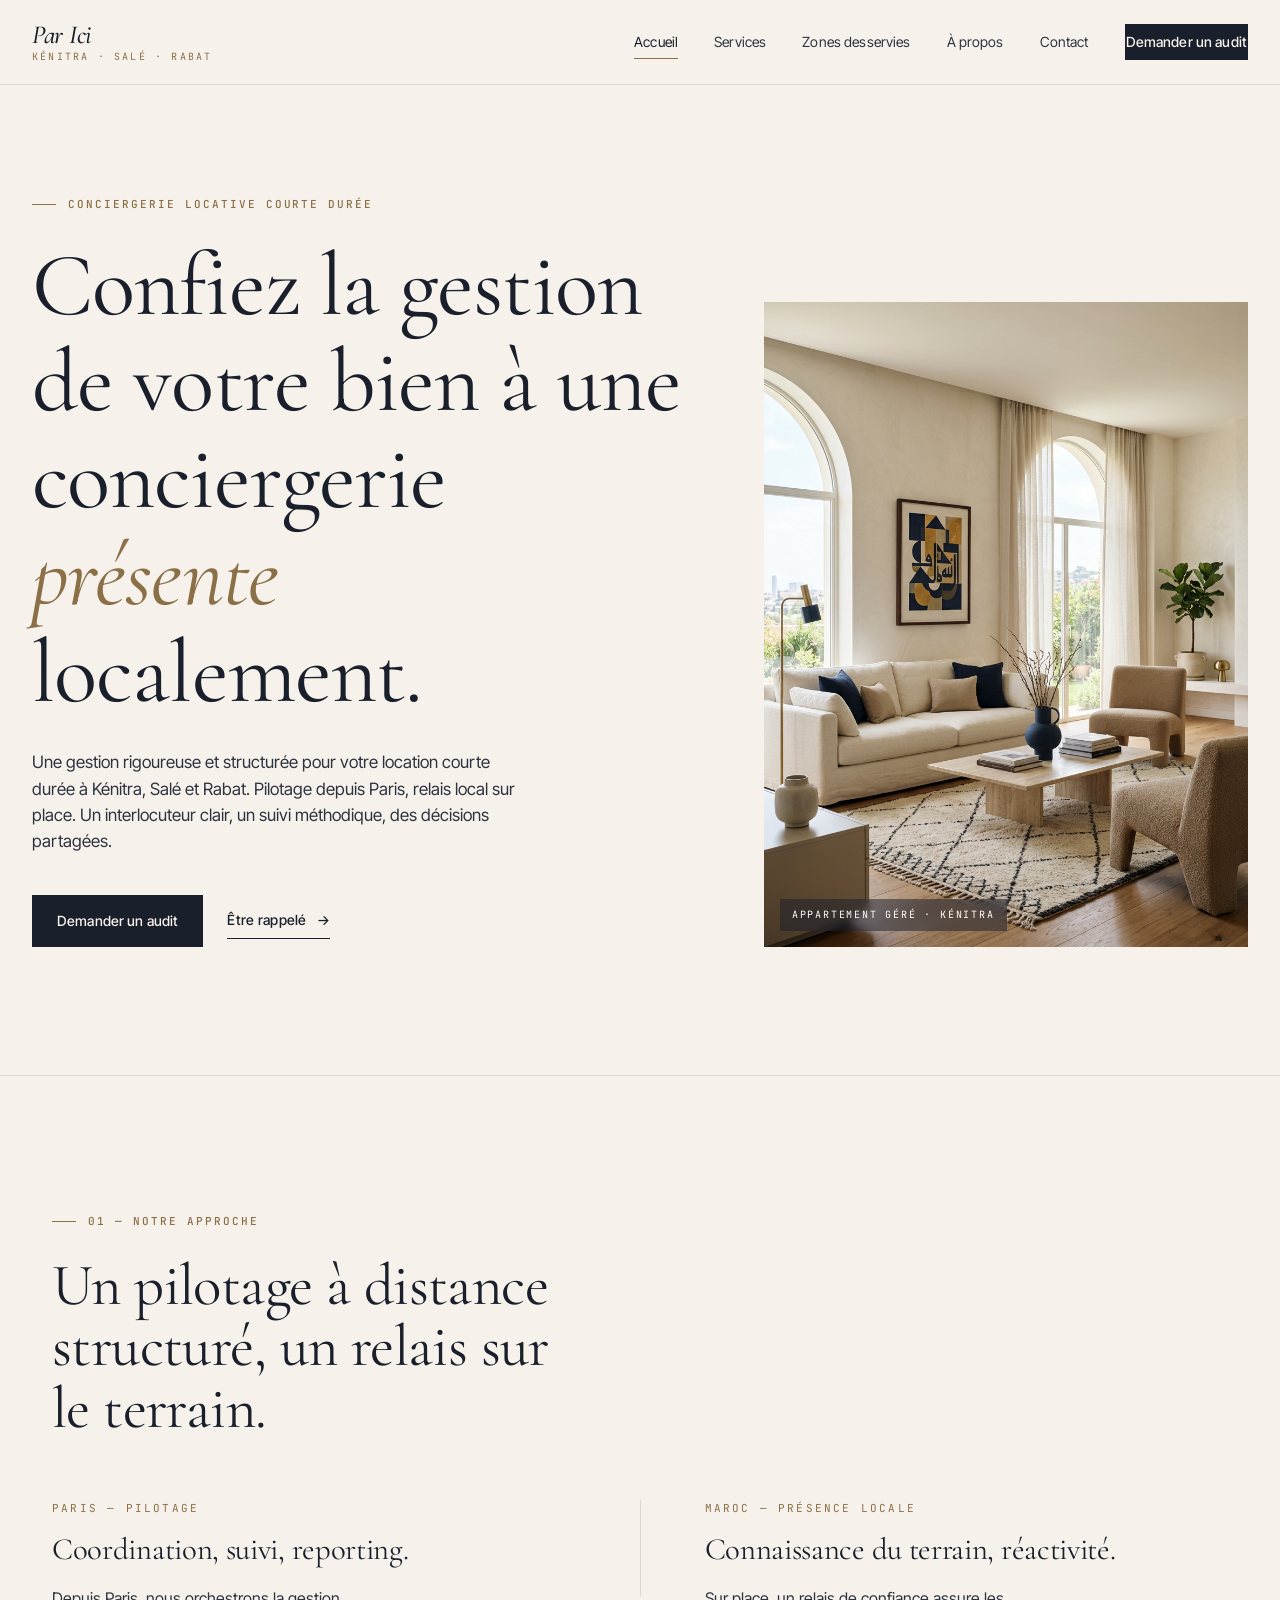
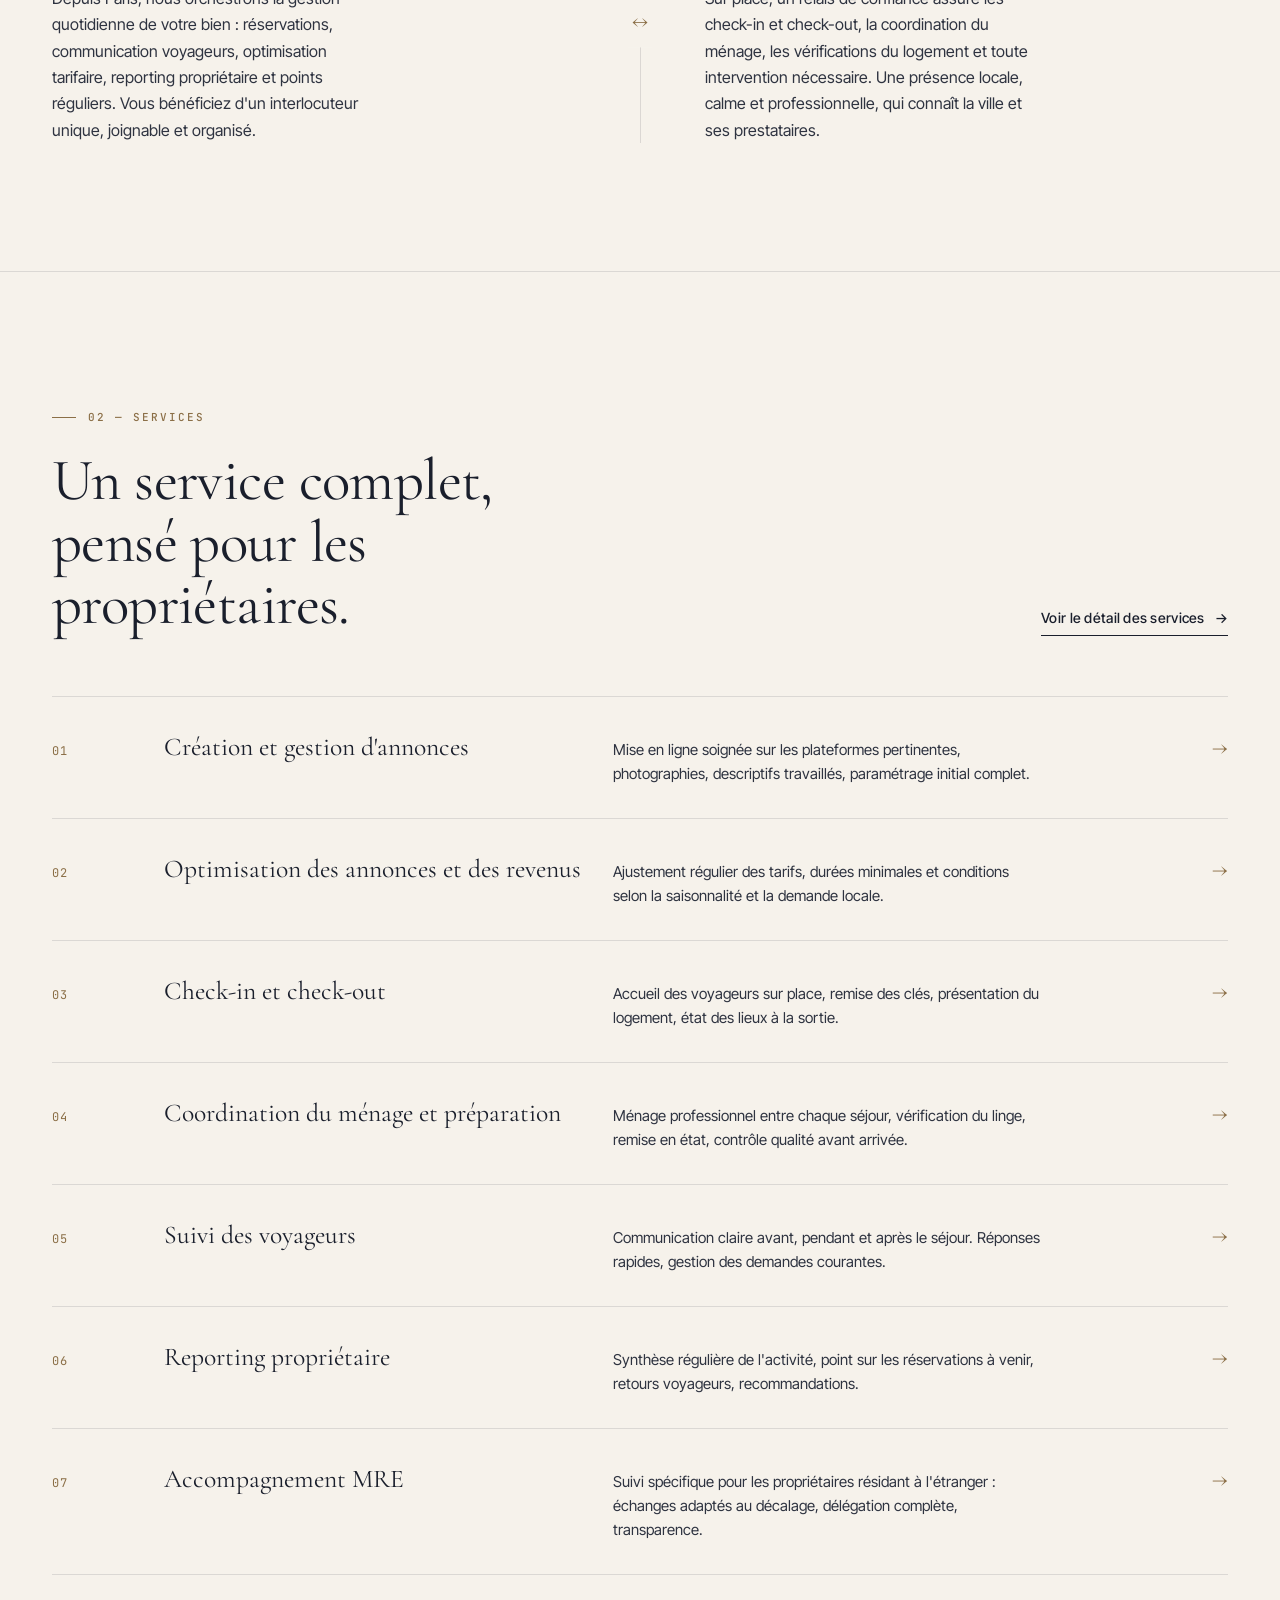
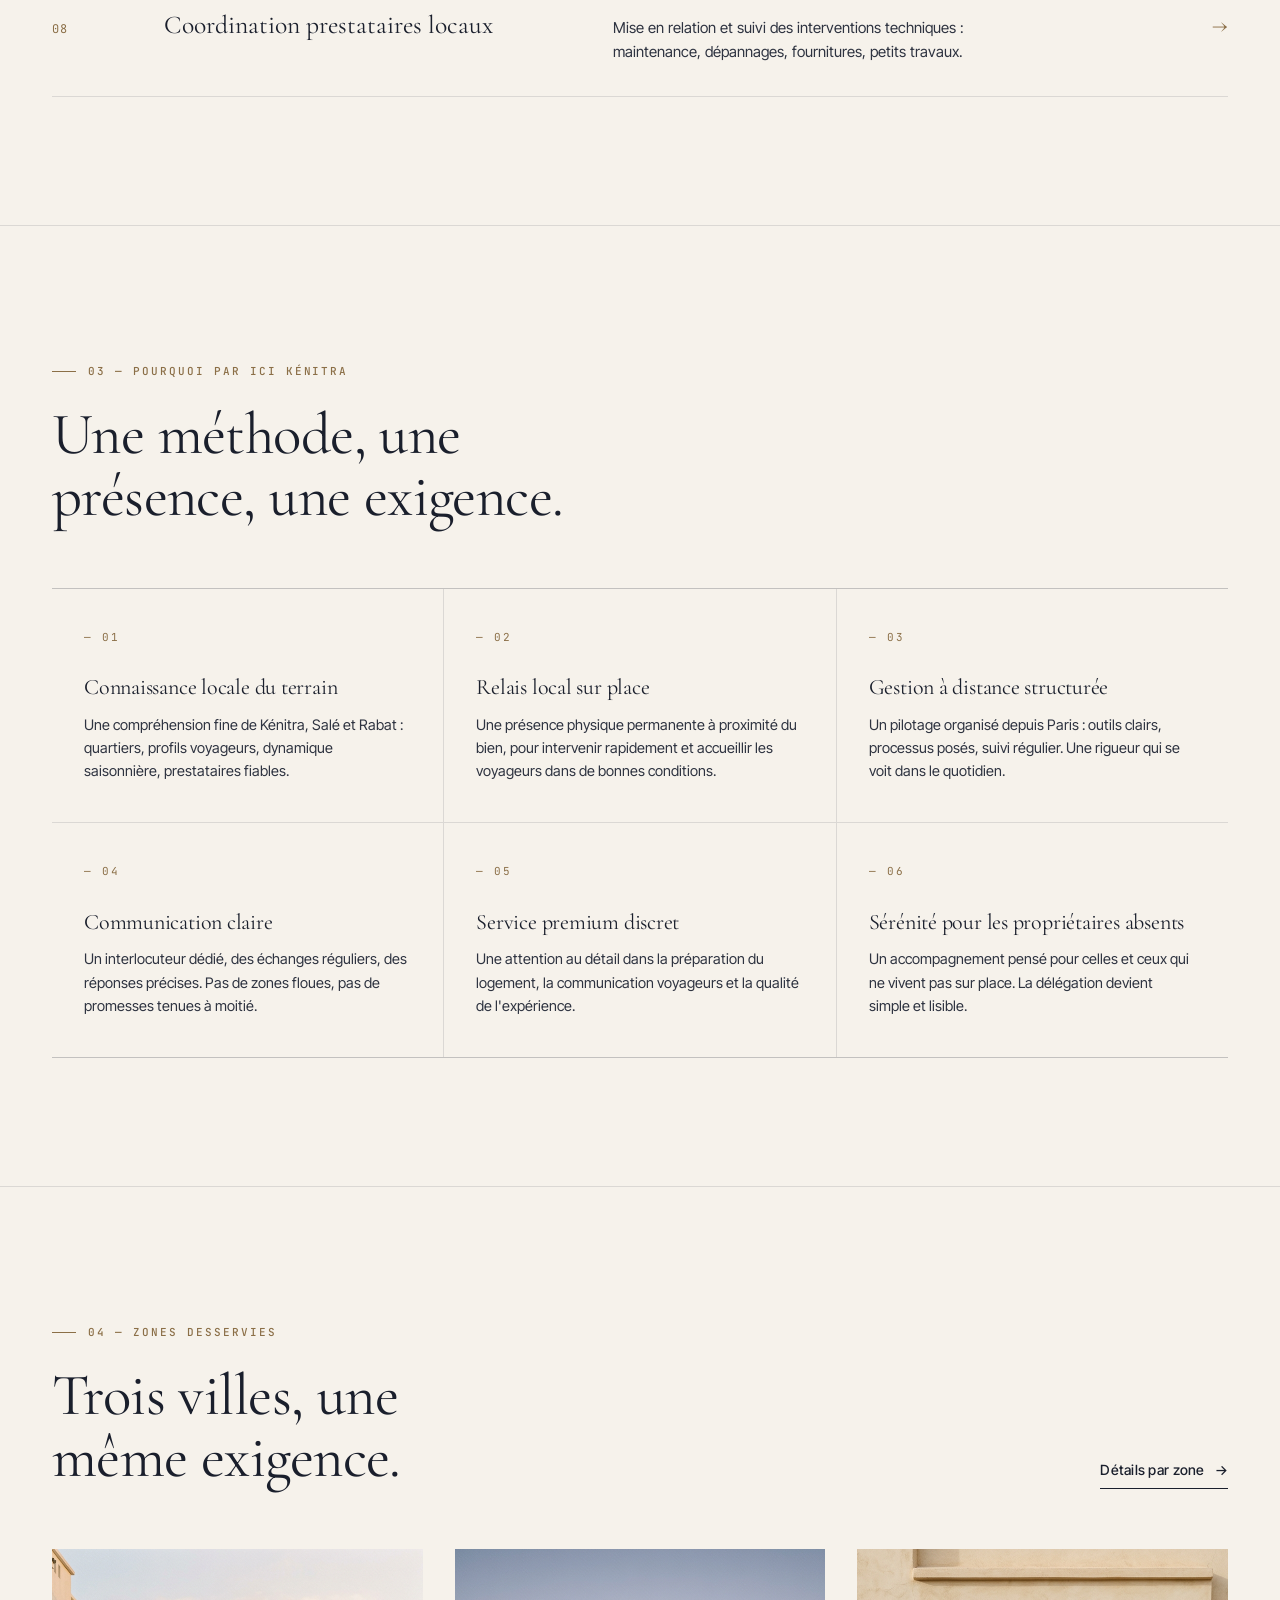
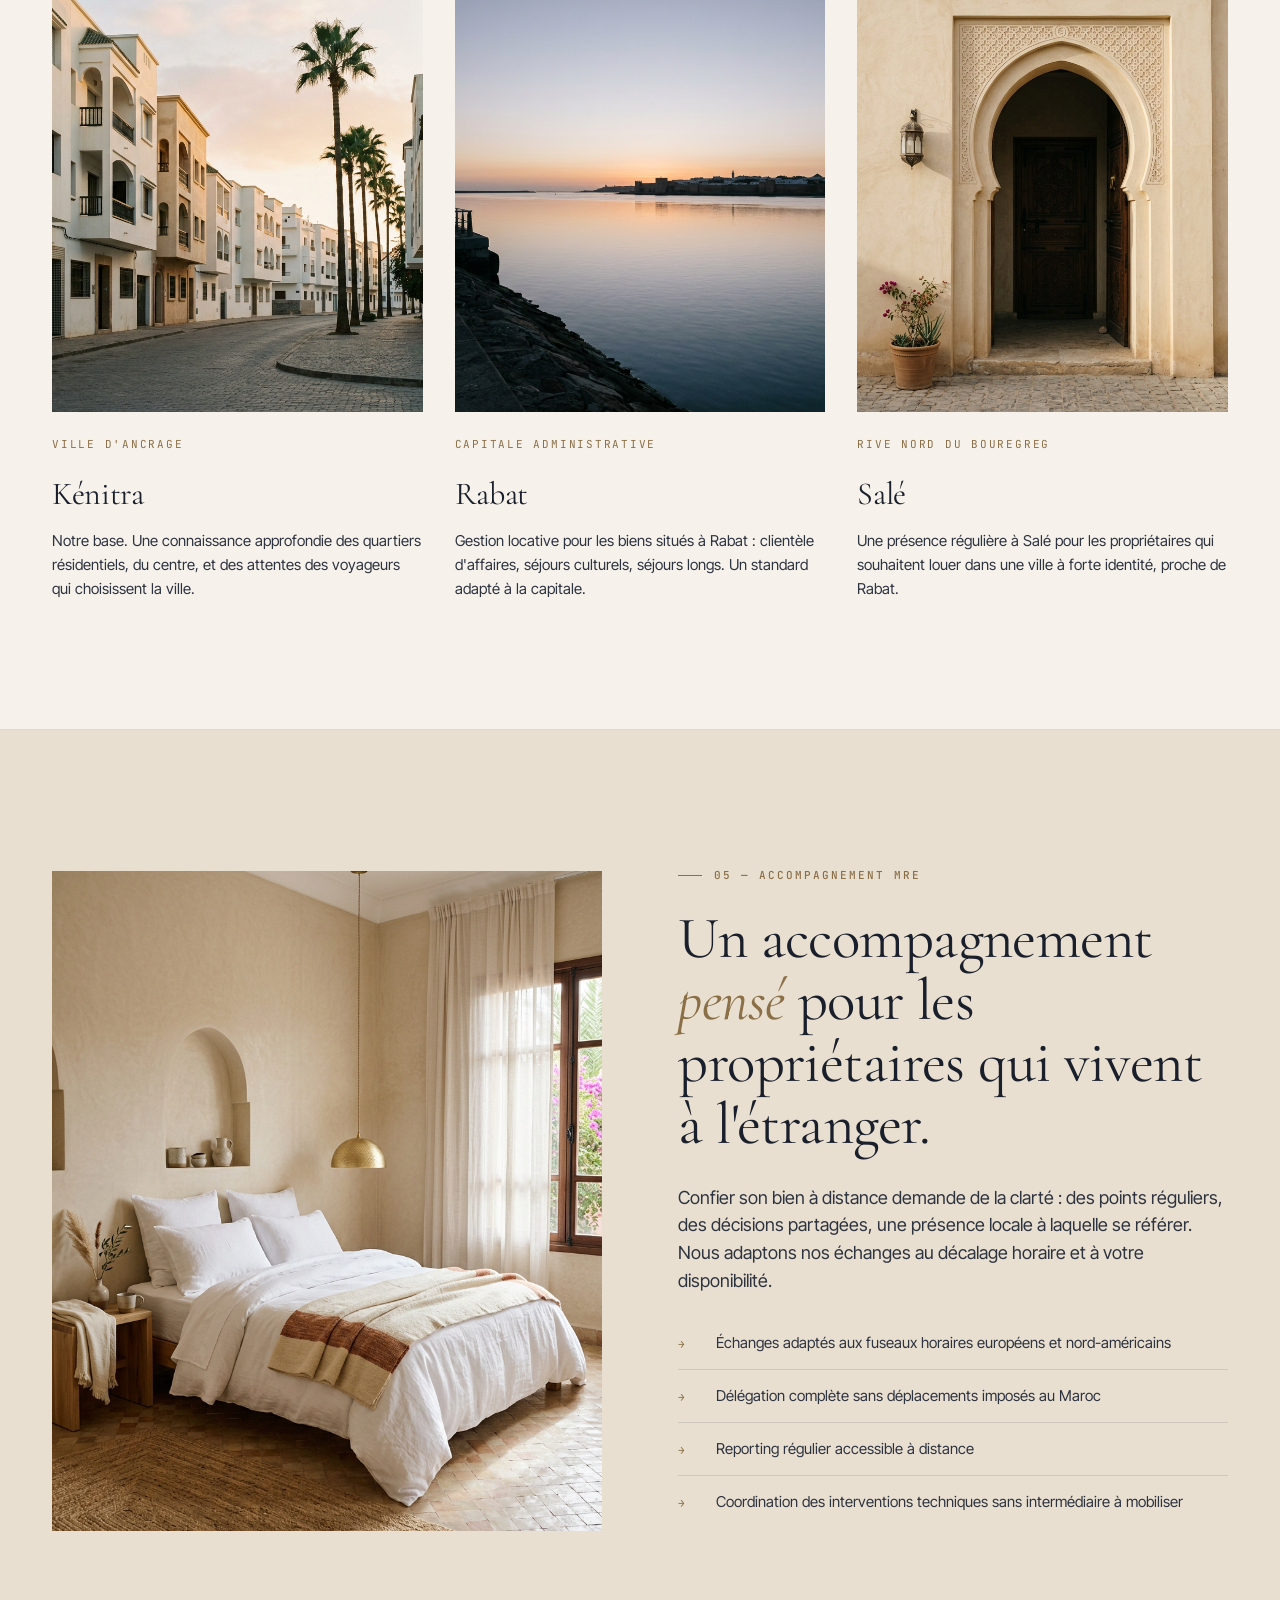
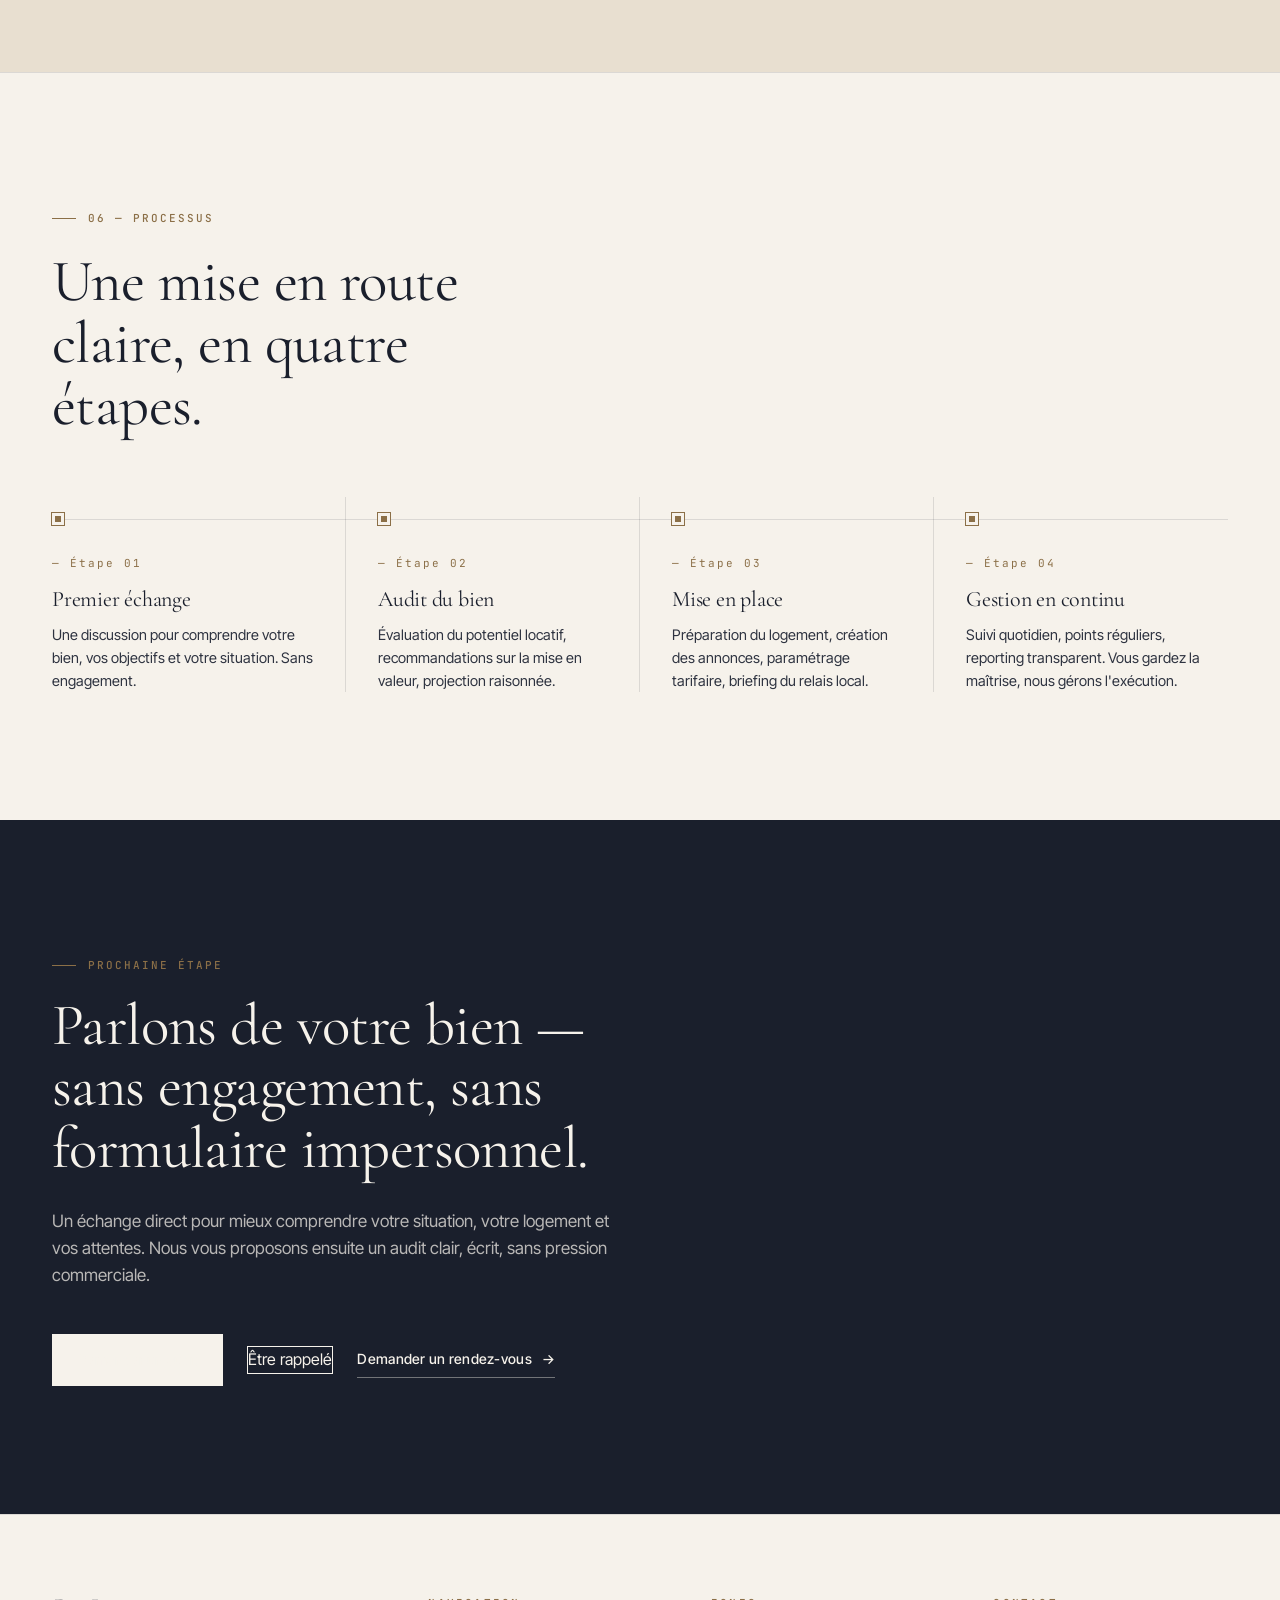
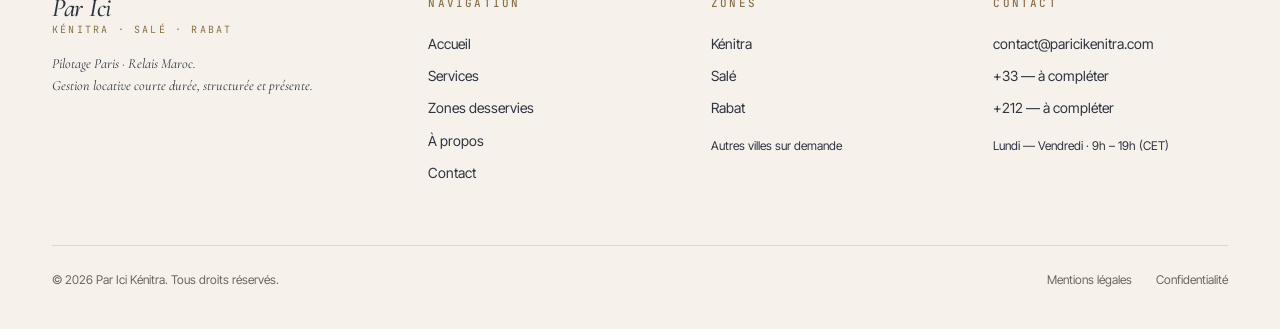
==== index.html @ 04b55e25 "Add files via upload" ====
<!doctype html>
<html lang="fr">
<head>
<meta charset="utf-8" />
<meta name="viewport" content="width=device-width, initial-scale=1" />
<title>Par Ici Kénitra — Conciergerie locative courte durée à Kénitra, Salé et Rabat</title>
<meta name="description" content="Conciergerie locative courte durée premium à Kénitra, Salé et Rabat. Gestion structurée pilotée depuis Paris avec relais local sur place. Accompagnement dédié aux propriétaires et aux MRE." />
<link rel="preconnect" href="https://fonts.googleapis.com">
<link rel="preconnect" href="https://fonts.gstatic.com" crossorigin>
<link href="https://fonts.googleapis.com/css2?family=Cormorant+Garamond:ital,wght@0,400;0,500;1,400;1,500&family=Inter+Tight:wght@400;500;600&family=JetBrains+Mono:wght@400;500&display=swap" rel="stylesheet">
<link rel="stylesheet" href="assets/css/site.css" />
</head>
<body>

<!-- ======================== Header ======================== -->
<header class="site-header">
  <div class="nav">
    <a href="index.html" class="logo" aria-label="Par Ici Kénitra — accueil">
      <span class="lg-mark">Par Ici</span>
      <span class="lg-sub">Kénitra · Salé · Rabat</span>
    </a>
    <nav class="nav-links" aria-label="Navigation principale">
      <a href="index.html" class="active">Accueil</a>
      <a href="services.html">Services</a>
      <a href="zones.html">Zones desservies</a>
      <a href="a-propos.html">À propos</a>
      <a href="contact.html">Contact</a>
      <a href="contact.html" class="btn">Demander un audit</a>
    </nav>
    <button class="menu-toggle" aria-label="Menu"><span></span></button>
  </div>
</header>

<!-- ======================== Hero ======================== -->
<section class="hero">
  <div class="wrap-wide">
    <div class="hero-grid">
      <div>
        <span class="eyebrow">Conciergerie locative courte durée</span>
        <h1>
          Confiez la gestion<br>
          de votre bien à une<br>
          conciergerie <em>présente</em><br>
          localement.
        </h1>
        <p class="hero-lead">
          Une gestion rigoureuse et structurée pour votre location courte durée à Kénitra, Salé et Rabat. Pilotage depuis Paris, relais local sur place. Un interlocuteur clair, un suivi méthodique, des décisions partagées.
        </p>
        <div class="hero-actions">
          <a href="contact.html" class="btn">Demander un audit</a>
          <a href="contact.html#rappel" class="btn-link">Être rappelé <span class="arrow">→</span></a>
        </div>
      </div>
      <div class="hero-img">
        <img src="assets/img/hero-interior.jpg" alt="Intérieur contemporain d'un appartement haut de gamme à Kénitra" />
        <div class="hero-img-caption">Appartement géré · Kénitra</div>
      </div>
    </div>
  </div>
</section>

<hr class="rule" />

<!-- ======================== Modèle Paris ↔ Maroc ======================== -->
<section class="model">
  <div class="wrap">
    <div style="max-width: 60ch; margin-bottom: 60px;">
      <span class="eyebrow">01 — Notre approche</span>
      <h2 style="margin-top: 24px;">Un pilotage à distance structuré, un relais sur le terrain.</h2>
    </div>
    <div class="model-grid">
      <div class="model-col">
        <div class="place">Paris — Pilotage</div>
        <h3>Coordination, suivi, reporting.</h3>
        <p>Depuis Paris, nous orchestrons la gestion quotidienne de votre bien&nbsp;: réservations, communication voyageurs, optimisation tarifaire, reporting propriétaire et points réguliers. Vous bénéficiez d'un interlocuteur unique, joignable et organisé.</p>
      </div>
      <div class="model-divider" aria-hidden="true"></div>
      <div class="model-col">
        <div class="place">Maroc — Présence locale</div>
        <h3>Connaissance du terrain, réactivité.</h3>
        <p>Sur place, un relais de confiance assure les check-in et check-out, la coordination du ménage, les vérifications du logement et toute intervention nécessaire. Une présence locale, calme et professionnelle, qui connaît la ville et ses prestataires.</p>
      </div>
    </div>
  </div>
</section>

<hr class="rule" />

<!-- ======================== Services ======================== -->
<section>
  <div class="wrap">
    <div style="display: flex; justify-content: space-between; align-items: end; gap: 40px; flex-wrap: wrap;">
      <div style="max-width: 50ch;">
        <span class="eyebrow">02 — Services</span>
        <h2 style="margin-top: 24px;">Un service complet, pensé pour les propriétaires.</h2>
      </div>
      <a href="services.html" class="btn-link">Voir le détail des services <span class="arrow">→</span></a>
    </div>

    <div class="services-list">
      <div class="service-row">
        <div class="s-num">01</div>
        <div class="s-title">Création et gestion d'annonces</div>
        <div class="s-desc">Mise en ligne soignée sur les plateformes pertinentes, photographies, descriptifs travaillés, paramétrage initial complet.</div>
        <div class="s-arrow">→</div>
      </div>
      <div class="service-row">
        <div class="s-num">02</div>
        <div class="s-title">Optimisation des annonces et des revenus</div>
        <div class="s-desc">Ajustement régulier des tarifs, durées minimales et conditions selon la saisonnalité et la demande locale.</div>
        <div class="s-arrow">→</div>
      </div>
      <div class="service-row">
        <div class="s-num">03</div>
        <div class="s-title">Check-in et check-out</div>
        <div class="s-desc">Accueil des voyageurs sur place, remise des clés, présentation du logement, état des lieux à la sortie.</div>
        <div class="s-arrow">→</div>
      </div>
      <div class="service-row">
        <div class="s-num">04</div>
        <div class="s-title">Coordination du ménage et préparation</div>
        <div class="s-desc">Ménage professionnel entre chaque séjour, vérification du linge, remise en état, contrôle qualité avant arrivée.</div>
        <div class="s-arrow">→</div>
      </div>
      <div class="service-row">
        <div class="s-num">05</div>
        <div class="s-title">Suivi des voyageurs</div>
        <div class="s-desc">Communication claire avant, pendant et après le séjour. Réponses rapides, gestion des demandes courantes.</div>
        <div class="s-arrow">→</div>
      </div>
      <div class="service-row">
        <div class="s-num">06</div>
        <div class="s-title">Reporting propriétaire</div>
        <div class="s-desc">Synthèse régulière de l'activité, point sur les réservations à venir, retours voyageurs, recommandations.</div>
        <div class="s-arrow">→</div>
      </div>
      <div class="service-row">
        <div class="s-num">07</div>
        <div class="s-title">Accompagnement MRE</div>
        <div class="s-desc">Suivi spécifique pour les propriétaires résidant à l'étranger&nbsp;: échanges adaptés au décalage, délégation complète, transparence.</div>
        <div class="s-arrow">→</div>
      </div>
      <div class="service-row">
        <div class="s-num">08</div>
        <div class="s-title">Coordination prestataires locaux</div>
        <div class="s-desc">Mise en relation et suivi des interventions techniques&nbsp;: maintenance, dépannages, fournitures, petits travaux.</div>
        <div class="s-arrow">→</div>
      </div>
    </div>
  </div>
</section>

<hr class="rule" />

<!-- ======================== Pourquoi nous choisir ======================== -->
<section>
  <div class="wrap">
    <div style="max-width: 60ch;">
      <span class="eyebrow">03 — Pourquoi Par Ici Kénitra</span>
      <h2 style="margin-top: 24px;">Une méthode, une présence, une exigence.</h2>
    </div>

    <div class="why-grid">
      <div class="why-cell">
        <div class="why-num">— 01</div>
        <h4>Connaissance locale du terrain</h4>
        <p>Une compréhension fine de Kénitra, Salé et Rabat&nbsp;: quartiers, profils voyageurs, dynamique saisonnière, prestataires fiables.</p>
      </div>
      <div class="why-cell">
        <div class="why-num">— 02</div>
        <h4>Relais local sur place</h4>
        <p>Une présence physique permanente à proximité du bien, pour intervenir rapidement et accueillir les voyageurs dans de bonnes conditions.</p>
      </div>
      <div class="why-cell">
        <div class="why-num">— 03</div>
        <h4>Gestion à distance structurée</h4>
        <p>Un pilotage organisé depuis Paris&nbsp;: outils clairs, processus posés, suivi régulier. Une rigueur qui se voit dans le quotidien.</p>
      </div>
      <div class="why-cell">
        <div class="why-num">— 04</div>
        <h4>Communication claire</h4>
        <p>Un interlocuteur dédié, des échanges réguliers, des réponses précises. Pas de zones floues, pas de promesses tenues à moitié.</p>
      </div>
      <div class="why-cell">
        <div class="why-num">— 05</div>
        <h4>Service premium discret</h4>
        <p>Une attention au détail dans la préparation du logement, la communication voyageurs et la qualité de l'expérience.</p>
      </div>
      <div class="why-cell">
        <div class="why-num">— 06</div>
        <h4>Sérénité pour les propriétaires absents</h4>
        <p>Un accompagnement pensé pour celles et ceux qui ne vivent pas sur place. La délégation devient simple et lisible.</p>
      </div>
    </div>
  </div>
</section>

<hr class="rule" />

<!-- ======================== Zones desservies ======================== -->
<section>
  <div class="wrap">
    <div style="display: flex; justify-content: space-between; align-items: end; gap: 40px; flex-wrap: wrap;">
      <div style="max-width: 50ch;">
        <span class="eyebrow">04 — Zones desservies</span>
        <h2 style="margin-top: 24px;">Trois villes, une même exigence.</h2>
      </div>
      <a href="zones.html" class="btn-link">Détails par zone <span class="arrow">→</span></a>
    </div>

    <div class="zones-grid">
      <div class="zone-card">
        <div class="zone-img">
          <img src="assets/img/city-kenitra.jpg" alt="Rue résidentielle à Kénitra, architecture moderne" />
        </div>
        <div class="zone-meta">Ville d'ancrage</div>
        <div class="zone-name">Kénitra</div>
        <p class="zone-desc">Notre base. Une connaissance approfondie des quartiers résidentiels, du centre, et des attentes des voyageurs qui choisissent la ville.</p>
      </div>
      <div class="zone-card">
        <div class="zone-img">
          <img src="assets/img/rabat-waterfront.jpg" alt="Rive du Bouregreg, Rabat, à la lumière du soir" />
        </div>
        <div class="zone-meta">Capitale administrative</div>
        <div class="zone-name">Rabat</div>
        <p class="zone-desc">Gestion locative pour les biens situés à Rabat&nbsp;: clientèle d'affaires, séjours culturels, séjours longs. Un standard adapté à la capitale.</p>
      </div>
      <div class="zone-card">
        <div class="zone-img">
          <img src="assets/img/architecture-detail.jpg" alt="Détail architectural d'un bâtiment à Salé" />
        </div>
        <div class="zone-meta">Rive nord du Bouregreg</div>
        <div class="zone-name">Salé</div>
        <p class="zone-desc">Une présence régulière à Salé pour les propriétaires qui souhaitent louer dans une ville à forte identité, proche de Rabat.</p>
      </div>
    </div>
  </div>
</section>

<hr class="rule" />

<!-- ======================== MRE ======================== -->
<section class="mre">
  <div class="wrap">
    <div class="mre-inner">
      <div class="mre-img">
        <img src="assets/img/bedroom.jpg" alt="Chambre épurée d'un logement géré par Par Ici Kénitra" />
      </div>
      <div class="mre-text">
        <span class="eyebrow">05 — Accompagnement MRE</span>
        <h2 style="margin-top: 24px;">Un accompagnement <em>pensé</em> pour les propriétaires qui vivent à l'étranger.</h2>
        <p class="lead" style="margin-top: 24px;">
          Confier son bien à distance demande de la clarté&nbsp;: des points réguliers, des décisions partagées, une présence locale à laquelle se référer. Nous adaptons nos échanges au décalage horaire et à votre disponibilité.
        </p>
        <ul class="mre-points">
          <li><span class="check">→</span><span>Échanges adaptés aux fuseaux horaires européens et nord-américains</span></li>
          <li><span class="check">→</span><span>Délégation complète sans déplacements imposés au Maroc</span></li>
          <li><span class="check">→</span><span>Reporting régulier accessible à distance</span></li>
          <li><span class="check">→</span><span>Coordination des interventions techniques sans intermédiaire à mobiliser</span></li>
        </ul>
      </div>
    </div>
  </div>
</section>

<hr class="rule" />

<!-- ======================== Processus ======================== -->
<section>
  <div class="wrap">
    <div style="max-width: 50ch;">
      <span class="eyebrow">06 — Processus</span>
      <h2 style="margin-top: 24px;">Une mise en route claire, en quatre étapes.</h2>
    </div>

    <div class="steps">
      <div class="step">
        <div class="step-dot"></div>
        <div class="step-num">— Étape 01</div>
        <h4>Premier échange</h4>
        <p>Une discussion pour comprendre votre bien, vos objectifs et votre situation. Sans engagement.</p>
      </div>
      <div class="step">
        <div class="step-dot"></div>
        <div class="step-num">— Étape 02</div>
        <h4>Audit du bien</h4>
        <p>Évaluation du potentiel locatif, recommandations sur la mise en valeur, projection raisonnée.</p>
      </div>
      <div class="step">
        <div class="step-dot"></div>
        <div class="step-num">— Étape 03</div>
        <h4>Mise en place</h4>
        <p>Préparation du logement, création des annonces, paramétrage tarifaire, briefing du relais local.</p>
      </div>
      <div class="step">
        <div class="step-dot"></div>
        <div class="step-num">— Étape 04</div>
        <h4>Gestion en continu</h4>
        <p>Suivi quotidien, points réguliers, reporting transparent. Vous gardez la maîtrise, nous gérons l'exécution.</p>
      </div>
    </div>
  </div>
</section>

<!-- ======================== CTA Dark ======================== -->
<section class="cta-dark">
  <div class="wrap">
    <span class="eyebrow">Prochaine étape</span>
    <h2>Parlons de votre bien — sans engagement, sans formulaire impersonnel.</h2>
    <p class="cta-lead">
      Un échange direct pour mieux comprendre votre situation, votre logement et vos attentes. Nous vous proposons ensuite un audit clair, écrit, sans pression commerciale.
    </p>
    <div class="cta-actions">
      <a href="contact.html" class="btn">Demander un audit</a>
      <a href="contact.html#rappel" class="btn-ghost">Être rappelé</a>
      <a href="contact.html#rdv" class="btn-link">Demander un rendez-vous <span class="arrow">→</span></a>
    </div>
  </div>
</section>

<!-- ======================== Footer ======================== -->
<footer class="site-footer">
  <div class="wrap">
    <div class="foot-grid">
      <div class="foot-col">
        <a href="index.html" class="logo">
          <span class="lg-mark">Par Ici</span>
          <span class="lg-sub">Kénitra · Salé · Rabat</span>
        </a>
        <p class="foot-tag">Pilotage Paris · Relais Maroc.<br>Gestion locative courte durée, structurée et présente.</p>
      </div>
      <div class="foot-col">
        <h5>Navigation</h5>
        <ul>
          <li><a href="index.html">Accueil</a></li>
          <li><a href="services.html">Services</a></li>
          <li><a href="zones.html">Zones desservies</a></li>
          <li><a href="a-propos.html">À propos</a></li>
          <li><a href="contact.html">Contact</a></li>
        </ul>
      </div>
      <div class="foot-col">
        <h5>Zones</h5>
        <ul>
          <li>Kénitra</li>
          <li>Salé</li>
          <li>Rabat</li>
          <li class="muted" style="font-size:12px; margin-top:6px;">Autres villes sur demande</li>
        </ul>
      </div>
      <div class="foot-col">
        <h5>Contact</h5>
        <ul>
          <li><a href="mailto:contact@paricikenitra.com">contact@paricikenitra.com</a></li>
          <li><a href="tel:">+33 — à compléter</a></li>
          <li><a href="tel:">+212 — à compléter</a></li>
          <li class="muted" style="font-size:12px; margin-top:6px;">Lundi — Vendredi · 9h – 19h (CET)</li>
        </ul>
      </div>
    </div>
    <div class="foot-bottom">
      <div>© 2026 Par Ici Kénitra. Tous droits réservés.</div>
      <div style="display:flex; gap:24px;">
        <a href="mentions-legales.html">Mentions légales</a>
        <a href="confidentialite.html">Confidentialité</a>
      </div>
    </div>
  </div>
</footer>

<script src="assets/js/site.js"></script>
</body>
</html>
---- assets/css/site.css ----
/* ============================================
   Par Ici Kénitra — Feuille de style globale
   Conciergerie locative courte durée
   ============================================ */

/* --- Tokens (les valeurs sont remplacées par le tweak palette) --- */
:root {
  --ivory: #F6F2EB;
  --sand: #E8DFD0;
  --ink: #1A1F2C;
  --ink-soft: #2E3340;
  --muted: #6B665C;
  --rule: rgba(26, 31, 44, 0.12);
  --accent: #8B6F47;
  --accent-soft: rgba(139, 111, 71, 0.14);
  --white: #FFFDF9;

  --serif: 'Cormorant Garamond', 'EB Garamond', Georgia, serif;
  --sans: 'Inter Tight', 'Inter', -apple-system, BlinkMacSystemFont, sans-serif;
  --mono: 'JetBrains Mono', 'IBM Plex Mono', ui-monospace, monospace;

  --max: 1240px;
  --gutter: 32px;
  --section-pad: clamp(80px, 10vw, 140px);
}

/* --- Reset léger --- */
*, *::before, *::after { box-sizing: border-box; }
html, body { margin: 0; padding: 0; }
img { max-width: 100%; display: block; }
a { color: inherit; text-decoration: none; }
button { font: inherit; cursor: pointer; border: none; background: none; color: inherit; }
input, textarea, select { font: inherit; color: inherit; }

body {
  background: var(--ivory);
  color: var(--ink);
  font-family: var(--sans);
  font-size: 16px;
  line-height: 1.6;
  font-weight: 400;
  -webkit-font-smoothing: antialiased;
  text-rendering: optimizeLegibility;
}

/* --- Typographie --- */
h1, h2, h3, h4 {
  font-family: var(--serif);
  font-weight: 400;
  line-height: 1.08;
  letter-spacing: -0.01em;
  margin: 0;
  color: var(--ink);
}

h1 { font-size: clamp(48px, 7vw, 96px); }
h2 { font-size: clamp(36px, 4.6vw, 64px); line-height: 1.05; }
h3 { font-size: clamp(24px, 2.4vw, 32px); line-height: 1.15; }
h4 { font-size: 20px; }

p { margin: 0 0 1em 0; }
p:last-child { margin-bottom: 0; }

.serif { font-family: var(--serif); }
.italic { font-style: italic; }
.lead { font-size: clamp(18px, 1.4vw, 22px); line-height: 1.55; color: var(--ink-soft); max-width: 56ch; }
.muted { color: var(--muted); }

.eyebrow {
  font-family: var(--mono);
  font-size: 11px;
  font-weight: 500;
  letter-spacing: 0.18em;
  text-transform: uppercase;
  color: var(--accent);
  display: inline-flex;
  align-items: center;
  gap: 12px;
}
.eyebrow::before {
  content: '';
  display: inline-block;
  width: 24px;
  height: 1px;
  background: var(--accent);
}
.eyebrow.no-dash::before { display: none; }

.label-num {
  font-family: var(--mono);
  font-size: 12px;
  font-weight: 500;
  letter-spacing: 0.1em;
  color: var(--accent);
}

/* --- Layout --- */
.wrap {
  max-width: var(--max);
  margin: 0 auto;
  padding: 0 var(--gutter);
}
.wrap-wide {
  max-width: 1480px;
  margin: 0 auto;
  padding: 0 var(--gutter);
}

section { padding: var(--section-pad) 0; }
section.tight { padding: clamp(60px, 7vw, 100px) 0; }

.rule { height: 1px; background: var(--rule); border: none; margin: 0; }

/* --- Header / Nav --- */
.site-header {
  position: sticky;
  top: 0;
  z-index: 50;
  background: rgba(246, 242, 235, 0.92);
  backdrop-filter: blur(10px);
  -webkit-backdrop-filter: blur(10px);
  border-bottom: 1px solid var(--rule);
}
.nav {
  display: flex;
  align-items: center;
  justify-content: space-between;
  padding: 22px var(--gutter);
  max-width: 1480px;
  margin: 0 auto;
}
.logo {
  display: inline-flex;
  flex-direction: column;
  line-height: 1;
  color: var(--ink);
}
.logo .lg-mark {
  font-family: var(--serif);
  font-style: italic;
  font-size: 26px;
  font-weight: 500;
  letter-spacing: -0.01em;
}
.logo .lg-sub {
  font-family: var(--mono);
  font-size: 10px;
  letter-spacing: 0.22em;
  text-transform: uppercase;
  color: var(--accent);
  margin-top: 4px;
}
.nav-links {
  display: flex;
  align-items: center;
  gap: 36px;
  font-size: 14px;
  letter-spacing: 0.01em;
}
.nav-links a {
  color: var(--ink-soft);
  position: relative;
  padding: 6px 0;
  transition: color 180ms ease;
}
.nav-links a:hover { color: var(--ink); }
.nav-links a.active { color: var(--ink); }
.nav-links a.active::after {
  content: '';
  position: absolute;
  bottom: 0; left: 0; right: 0;
  height: 1px;
  background: var(--accent);
}

.btn {
  display: inline-flex;
  align-items: center;
  justify-content: center;
  gap: 10px;
  padding: 14px 24px;
  font-family: var(--sans);
  font-size: 14px;
  font-weight: 500;
  letter-spacing: 0.01em;
  border: 1px solid var(--ink);
  background: var(--ink);
  color: var(--ivory) !important;
  border-radius: 0;
  cursor: pointer;
  transition: background 200ms ease, color 200ms ease, border-color 200ms ease;
  white-space: nowrap;
  text-decoration: none;
}
.btn:hover { color: var(--ivory) !important; }
.btn:hover { background: var(--accent); border-color: var(--accent); color: var(--white); }
.btn-ghost {
  background: transparent;
  color: var(--ink);
  border: 1px solid var(--ink);
}
.btn-ghost:hover { background: var(--ink); color: var(--ivory); border-color: var(--ink); }
.btn-link {
  display: inline-flex;
  align-items: center;
  gap: 10px;
  font-size: 14px;
  font-weight: 500;
  letter-spacing: 0.02em;
  color: var(--ink);
  padding: 6px 0;
  border-bottom: 1px solid var(--ink);
  transition: color 180ms ease, border-color 180ms ease;
}
.btn-link:hover { color: var(--accent); border-color: var(--accent); }
.btn-link .arrow {
  display: inline-block;
  transition: transform 220ms ease;
}
.btn-link:hover .arrow { transform: translateX(4px); }

.menu-toggle {
  display: none;
  width: 32px;
  height: 32px;
  align-items: center;
  justify-content: center;
}
.menu-toggle span {
  display: block;
  width: 22px;
  height: 1px;
  background: var(--ink);
  position: relative;
}
.menu-toggle span::before,
.menu-toggle span::after {
  content: '';
  position: absolute;
  left: 0; right: 0;
  height: 1px;
  background: var(--ink);
}
.menu-toggle span::before { top: -6px; }
.menu-toggle span::after { top: 6px; }

/* --- Hero --- */
.hero {
  padding: clamp(60px, 8vw, 110px) 0 clamp(80px, 10vw, 130px);
}
.hero-grid {
  display: grid;
  grid-template-columns: 1.15fr 0.85fr;
  gap: clamp(40px, 6vw, 80px);
  align-items: end;
}
.hero h1 {
  margin-top: 24px;
  font-weight: 400;
}
.hero h1 em {
  font-style: italic;
  color: var(--accent);
  font-weight: 400;
}
.hero-lead {
  margin-top: 28px;
  max-width: 50ch;
  font-size: clamp(17px, 1.3vw, 20px);
  color: var(--ink-soft);
  line-height: 1.55;
}
.hero-actions {
  display: flex;
  align-items: center;
  gap: 24px;
  margin-top: 40px;
  flex-wrap: wrap;
}
.hero-img {
  position: relative;
  aspect-ratio: 3/4;
  overflow: hidden;
  background: var(--sand);
}
.hero-img img {
  width: 100%; height: 100%;
  object-fit: cover;
}
.hero-img-caption {
  position: absolute;
  bottom: 16px; left: 16px;
  font-family: var(--mono);
  font-size: 10px;
  letter-spacing: 0.18em;
  text-transform: uppercase;
  color: var(--white);
  background: rgba(26,31,44,0.5);
  padding: 8px 12px;
  backdrop-filter: blur(4px);
}

/* --- Modèle Paris/Maroc --- */
.model {
  background: var(--ivory);
}
.model-grid {
  display: grid;
  grid-template-columns: 1fr auto 1fr;
  gap: clamp(40px, 5vw, 80px);
  align-items: stretch;
}
.model-col h3 { margin-bottom: 18px; }
.model-divider {
  width: 1px;
  background: var(--rule);
  position: relative;
}
.model-divider::after {
  content: '↔';
  position: absolute;
  top: 50%; left: 50%;
  transform: translate(-50%, -50%);
  background: var(--ivory);
  padding: 8px 4px;
  font-family: var(--serif);
  font-style: italic;
  font-size: 22px;
  color: var(--accent);
}
.model-col .place {
  font-family: var(--mono);
  font-size: 11px;
  letter-spacing: 0.2em;
  text-transform: uppercase;
  color: var(--accent);
  margin-bottom: 14px;
}
.model-col p { color: var(--ink-soft); line-height: 1.65; max-width: 36ch; }

/* --- Services liste --- */
.services-list {
  margin-top: 60px;
  border-top: 1px solid var(--rule);
}
.service-row {
  display: grid;
  grid-template-columns: 80px 1fr 1.3fr 40px;
  gap: 32px;
  align-items: baseline;
  padding: 32px 0;
  border-bottom: 1px solid var(--rule);
  transition: background 200ms ease;
}
.service-row:hover { background: rgba(139,111,71,0.04); }
.service-row .s-num {
  font-family: var(--mono);
  font-size: 12px;
  letter-spacing: 0.1em;
  color: var(--accent);
}
.service-row .s-title {
  font-family: var(--serif);
  font-size: clamp(22px, 2vw, 30px);
  font-weight: 400;
  line-height: 1.15;
}
.service-row .s-desc {
  color: var(--ink-soft);
  font-size: 15px;
  line-height: 1.6;
  max-width: 48ch;
}
.service-row .s-arrow {
  text-align: right;
  color: var(--accent);
  font-family: var(--serif);
  font-style: italic;
  font-size: 24px;
}

/* --- Pourquoi (différenciateurs) --- */
.why-grid {
  display: grid;
  grid-template-columns: repeat(3, 1fr);
  gap: 1px;
  background: var(--rule);
  margin-top: 60px;
  border-top: 1px solid var(--rule);
  border-bottom: 1px solid var(--rule);
}
.why-cell {
  background: var(--ivory);
  padding: 40px 32px;
}
.why-cell .why-num {
  font-family: var(--mono);
  font-size: 11px;
  letter-spacing: 0.18em;
  color: var(--accent);
  margin-bottom: 28px;
}
.why-cell h4 {
  font-family: var(--serif);
  font-size: 22px;
  font-weight: 400;
  margin-bottom: 12px;
  line-height: 1.2;
}
.why-cell p {
  font-size: 14.5px;
  color: var(--ink-soft);
  line-height: 1.6;
  margin: 0;
}

/* --- Zones --- */
.zones-grid {
  display: grid;
  grid-template-columns: repeat(3, 1fr);
  gap: clamp(20px, 2.5vw, 40px);
  margin-top: 60px;
}
.zone-card {
  display: flex;
  flex-direction: column;
}
.zone-img {
  aspect-ratio: 4/5;
  overflow: hidden;
  background: var(--sand);
  margin-bottom: 24px;
}
.zone-img img {
  width: 100%; height: 100%;
  object-fit: cover;
  transition: transform 800ms ease;
}
.zone-card:hover .zone-img img { transform: scale(1.03); }
.zone-name {
  font-family: var(--serif);
  font-size: 32px;
  font-weight: 400;
  letter-spacing: -0.01em;
  margin-bottom: 10px;
}
.zone-meta {
  font-family: var(--mono);
  font-size: 11px;
  letter-spacing: 0.16em;
  text-transform: uppercase;
  color: var(--accent);
  margin-bottom: 14px;
}
.zone-desc {
  font-size: 15px;
  color: var(--ink-soft);
  line-height: 1.6;
}

/* --- MRE bloc --- */
.mre {
  background: var(--sand);
}
.mre-inner {
  display: grid;
  grid-template-columns: 1fr 1fr;
  gap: clamp(40px, 6vw, 100px);
  align-items: center;
}
.mre-img {
  aspect-ratio: 5/6;
  overflow: hidden;
}
.mre-img img { width: 100%; height: 100%; object-fit: cover; }
.mre-text h2 { margin-bottom: 28px; }
.mre-text h2 em { font-style: italic; color: var(--accent); }
.mre-points {
  margin-top: 36px;
  padding: 0;
  list-style: none;
  display: grid;
  gap: 14px;
}
.mre-points li {
  display: grid;
  grid-template-columns: 24px 1fr;
  gap: 14px;
  align-items: baseline;
  font-size: 15px;
  color: var(--ink-soft);
  padding-bottom: 14px;
  border-bottom: 1px solid var(--rule);
}
.mre-points li:last-child { border-bottom: none; }
.mre-points .check {
  font-family: var(--mono);
  font-size: 11px;
  color: var(--accent);
  letter-spacing: 0.1em;
}

/* --- Processus / Étapes --- */
.steps {
  margin-top: 60px;
  display: grid;
  grid-template-columns: repeat(4, 1fr);
  gap: 0;
  position: relative;
}
.steps::before {
  content: '';
  position: absolute;
  top: 22px; left: 0; right: 0;
  height: 1px;
  background: var(--rule);
}
.step {
  position: relative;
  padding: 0 24px 0 0;
}
.step:not(:last-child) { border-right: 1px solid var(--rule); }
.step:not(:last-child) { padding-right: 32px; }
.step + .step { padding-left: 32px; }
.step-dot {
  width: 12px;
  height: 12px;
  background: var(--accent);
  border: 3px solid var(--ivory);
  outline: 1px solid var(--accent);
  margin-top: 16px;
  position: relative;
  z-index: 1;
}
.step-num {
  font-family: var(--mono);
  font-size: 11px;
  letter-spacing: 0.18em;
  color: var(--accent);
  margin-top: 30px;
  margin-bottom: 14px;
}
.step h4 {
  font-family: var(--serif);
  font-size: 22px;
  font-weight: 400;
  line-height: 1.2;
  margin-bottom: 10px;
}
.step p {
  font-size: 14.5px;
  color: var(--ink-soft);
  line-height: 1.6;
}

/* --- CTA bloc nuit --- */
.cta-dark {
  background: var(--ink);
  color: var(--ivory);
  padding: clamp(80px, 10vw, 130px) 0;
}
.cta-dark .eyebrow { color: var(--accent); }
.cta-dark .eyebrow::before { background: var(--accent); }
.cta-dark h2 {
  color: var(--ivory);
  margin-top: 20px;
  max-width: 22ch;
}
.cta-dark h2 em { font-style: italic; color: var(--accent); }
.cta-dark .cta-lead {
  color: rgba(246, 242, 235, 0.72);
  margin-top: 28px;
  max-width: 56ch;
  font-size: 17px;
  line-height: 1.6;
}
.cta-actions {
  margin-top: 44px;
  display: flex;
  align-items: center;
  gap: 24px;
  flex-wrap: wrap;
}
.cta-dark .btn {
  background: var(--ivory);
  color: var(--ink);
  border-color: var(--ivory);
}
.cta-dark .btn:hover { background: var(--accent); border-color: var(--accent); color: var(--white); }
.cta-dark .btn-ghost {
  background: transparent;
  color: var(--ivory);
  border-color: var(--ivory);
}
.cta-dark .btn-ghost:hover { background: var(--ivory); color: var(--ink); }
.cta-dark .btn-link { color: var(--ivory); border-color: rgba(246,242,235,0.4); }
.cta-dark .btn-link:hover { color: var(--accent); border-color: var(--accent); }

/* --- Footer --- */
.site-footer {
  background: var(--ivory);
  border-top: 1px solid var(--rule);
  padding: 80px 0 40px;
}
.foot-grid {
  display: grid;
  grid-template-columns: 1.4fr 1fr 1fr 1fr;
  gap: 48px;
  margin-bottom: 60px;
}
.foot-col h5 {
  font-family: var(--mono);
  font-size: 11px;
  font-weight: 500;
  letter-spacing: 0.2em;
  text-transform: uppercase;
  color: var(--accent);
  margin: 0 0 20px;
}
.foot-col ul {
  list-style: none;
  margin: 0; padding: 0;
  display: grid;
  gap: 10px;
}
.foot-col a, .foot-col li {
  font-size: 14px;
  color: var(--ink-soft);
  transition: color 180ms ease;
}
.foot-col a:hover { color: var(--accent); }
.foot-col p {
  font-size: 14px;
  color: var(--ink-soft);
  line-height: 1.6;
}
.foot-tag {
  font-family: var(--serif);
  font-style: italic;
  font-size: 18px;
  color: var(--ink);
  margin-top: 18px;
  line-height: 1.4;
}
.foot-bottom {
  display: flex;
  justify-content: space-between;
  align-items: center;
  padding-top: 24px;
  border-top: 1px solid var(--rule);
  font-size: 12px;
  color: var(--muted);
  flex-wrap: wrap;
  gap: 12px;
}
.foot-bottom a { color: var(--muted); }
.foot-bottom a:hover { color: var(--accent); }

/* --- Page header générique --- */
.page-head {
  padding: clamp(50px, 6vw, 90px) 0 clamp(40px, 5vw, 70px);
  border-bottom: 1px solid var(--rule);
}
.page-head .eyebrow { margin-bottom: 24px; }
.page-head h1 {
  font-size: clamp(44px, 6vw, 80px);
  max-width: 18ch;
}
.page-head .lead {
  margin-top: 28px;
  max-width: 60ch;
}

/* --- Tableau de service (page services) --- */
.tiers {
  margin-top: 60px;
  display: grid;
  grid-template-columns: repeat(3, 1fr);
  gap: 1px;
  background: var(--rule);
  border-top: 1px solid var(--rule);
  border-bottom: 1px solid var(--rule);
}
.tier {
  background: var(--ivory);
  padding: 44px 32px;
  display: flex;
  flex-direction: column;
}
.tier.featured { background: var(--sand); }
.tier-label {
  font-family: var(--mono);
  font-size: 11px;
  letter-spacing: 0.18em;
  text-transform: uppercase;
  color: var(--accent);
  margin-bottom: 18px;
}
.tier h3 {
  font-family: var(--serif);
  font-size: 30px;
  font-weight: 400;
  margin-bottom: 14px;
}
.tier .tier-baseline {
  color: var(--ink-soft);
  font-size: 15px;
  line-height: 1.6;
  margin-bottom: 30px;
  min-height: 70px;
}
.tier ul {
  list-style: none;
  padding: 0; margin: 0 0 36px;
  display: grid;
  gap: 12px;
  flex: 1;
}
.tier ul li {
  font-size: 14.5px;
  color: var(--ink);
  padding-left: 22px;
  position: relative;
  line-height: 1.5;
}
.tier ul li::before {
  content: '';
  position: absolute;
  left: 0; top: 10px;
  width: 10px; height: 1px;
  background: var(--accent);
}

/* --- FAQ --- */
.faq-list {
  margin-top: 40px;
  border-top: 1px solid var(--rule);
}
.faq-item {
  border-bottom: 1px solid var(--rule);
}
.faq-q {
  width: 100%;
  display: flex;
  justify-content: space-between;
  align-items: center;
  padding: 28px 0;
  font-family: var(--serif);
  font-size: clamp(20px, 1.8vw, 26px);
  font-weight: 400;
  text-align: left;
  color: var(--ink);
  gap: 24px;
}
.faq-q .faq-toggle {
  width: 32px; height: 32px;
  border: 1px solid var(--rule);
  display: inline-flex;
  align-items: center;
  justify-content: center;
  font-family: var(--mono);
  font-size: 16px;
  color: var(--accent);
  flex-shrink: 0;
  transition: background 180ms ease, border-color 180ms ease;
}
.faq-q:hover .faq-toggle { background: var(--accent-soft); border-color: var(--accent); }
.faq-a {
  max-height: 0;
  overflow: hidden;
  transition: max-height 360ms ease;
}
.faq-a-inner {
  padding: 0 0 28px;
  color: var(--ink-soft);
  font-size: 15.5px;
  line-height: 1.65;
  max-width: 65ch;
}
.faq-item.open .faq-a { max-height: 400px; }
.faq-item.open .faq-toggle { background: var(--accent); color: var(--ivory); border-color: var(--accent); }

/* --- Formulaire contact --- */
.contact-layout {
  display: grid;
  grid-template-columns: 1fr 1.3fr;
  gap: clamp(40px, 6vw, 100px);
  align-items: start;
}
.contact-info h2 {
  margin-bottom: 32px;
}
.contact-info .info-row {
  padding: 20px 0;
  border-bottom: 1px solid var(--rule);
}
.contact-info .info-row:first-of-type { border-top: 1px solid var(--rule); }
.contact-info .info-label {
  font-family: var(--mono);
  font-size: 11px;
  letter-spacing: 0.18em;
  text-transform: uppercase;
  color: var(--accent);
  margin-bottom: 6px;
}
.contact-info .info-value {
  font-size: 16px;
  color: var(--ink);
}
.contact-info .info-value a { color: var(--ink); border-bottom: 1px solid var(--rule); }
.contact-info .info-value a:hover { color: var(--accent); border-color: var(--accent); }

.contact-form {
  background: var(--white);
  padding: clamp(32px, 4vw, 56px);
  border: 1px solid var(--rule);
}
.form-grid {
  display: grid;
  grid-template-columns: 1fr 1fr;
  gap: 28px 24px;
}
.form-field { display: flex; flex-direction: column; }
.form-field.full { grid-column: 1 / -1; }
.form-field label {
  font-family: var(--mono);
  font-size: 10px;
  letter-spacing: 0.18em;
  text-transform: uppercase;
  color: var(--accent);
  margin-bottom: 10px;
}
.form-field input,
.form-field select,
.form-field textarea {
  background: transparent;
  border: none;
  border-bottom: 1px solid var(--ink);
  padding: 8px 0 12px;
  font-size: 16px;
  color: var(--ink);
  font-family: var(--sans);
  border-radius: 0;
  outline: none;
  transition: border-color 200ms ease;
}
.form-field input::placeholder,
.form-field textarea::placeholder { color: rgba(26,31,44,0.35); }
.form-field input:focus,
.form-field select:focus,
.form-field textarea:focus { border-color: var(--accent); }
.form-field textarea {
  resize: vertical;
  min-height: 120px;
}
.form-field select {
  appearance: none;
  background-image: linear-gradient(45deg, transparent 50%, var(--accent) 50%),
                    linear-gradient(135deg, var(--accent) 50%, transparent 50%);
  background-position: calc(100% - 14px) 18px, calc(100% - 9px) 18px;
  background-size: 5px 5px;
  background-repeat: no-repeat;
  padding-right: 28px;
}
.form-actions {
  margin-top: 36px;
  display: flex;
  align-items: center;
  justify-content: space-between;
  gap: 20px;
  flex-wrap: wrap;
}
.form-note {
  font-size: 12px;
  color: var(--muted);
  max-width: 30ch;
  line-height: 1.5;
}

/* --- Bandeau split (réutilisable) --- */
.split {
  display: grid;
  grid-template-columns: 1fr 1fr;
  gap: clamp(40px, 6vw, 100px);
  align-items: center;
}
.split.flip { direction: rtl; }
.split.flip > * { direction: ltr; }
.split-img { aspect-ratio: 5/6; overflow: hidden; }
.split-img img { width: 100%; height: 100%; object-fit: cover; }
.split-text h2 { margin-bottom: 24px; }
.split-text h2 em { font-style: italic; color: var(--accent); }
.split-text p { color: var(--ink-soft); font-size: 16px; line-height: 1.65; }

/* --- Pages légales --- */
.legal-body {
  max-width: 70ch;
  margin: 0 auto;
  padding: clamp(50px, 6vw, 80px) 0 100px;
}
.legal-body h2 {
  font-size: clamp(22px, 2vw, 28px);
  margin-top: 48px;
  margin-bottom: 16px;
}
.legal-body p {
  color: var(--ink-soft);
  font-size: 15.5px;
  line-height: 1.7;
  margin-bottom: 1em;
}
.legal-body ul {
  color: var(--ink-soft);
  font-size: 15.5px;
  line-height: 1.7;
  padding-left: 22px;
}

/* --- Responsive --- */
@media (max-width: 1024px) {
  .hero-grid { grid-template-columns: 1fr; }
  .hero-img { max-width: 480px; }
  .model-grid { grid-template-columns: 1fr; gap: 40px; }
  .model-divider { display: none; }
  .why-grid { grid-template-columns: repeat(2, 1fr); }
  .zones-grid { grid-template-columns: 1fr; gap: 40px; }
  .zone-img { aspect-ratio: 16/10; max-height: 380px; }
  .mre-inner { grid-template-columns: 1fr; gap: 40px; }
  .steps { grid-template-columns: repeat(2, 1fr); }
  .steps::before { display: none; }
  .step { border-right: none !important; border-bottom: 1px solid var(--rule); padding: 0 0 32px 0 !important; margin-bottom: 32px; }
  .step + .step { padding-left: 0 !important; }
  .tiers { grid-template-columns: 1fr; }
  .contact-layout { grid-template-columns: 1fr; }
  .split { grid-template-columns: 1fr; }
  .split.flip { direction: ltr; }
  .foot-grid { grid-template-columns: 1fr 1fr; gap: 40px; }
}

@media (max-width: 720px) {
  :root { --gutter: 22px; }
  .nav-links { display: none; }
  .menu-toggle { display: inline-flex; }
  .hero { padding-top: 40px; }
  .service-row {
    grid-template-columns: 60px 1fr;
    gap: 16px 20px;
  }
  .service-row .s-desc { grid-column: 1 / -1; padding-left: 80px; margin-top: -4px; }
  .service-row .s-arrow { display: none; }
  .why-grid { grid-template-columns: 1fr; }
  .foot-grid { grid-template-columns: 1fr; gap: 32px; }
  .form-grid { grid-template-columns: 1fr; }
  .foot-bottom { flex-direction: column; align-items: flex-start; }
}

/* --- Tweaks panel positioning fix --- */
.palette-tweak {
  position: fixed;
  bottom: 20px;
  right: 20px;
  z-index: 100;
  background: var(--ink);
  color: var(--ivory);
  padding: 14px 16px;
  display: none;
  align-items: center;
  gap: 10px;
  font-family: var(--mono);
  font-size: 10px;
  letter-spacing: 0.16em;
  text-transform: uppercase;
}
.palette-tweak.visible { display: inline-flex; }
.palette-tweak button {
  width: 22px; height: 22px;
  border-radius: 50%;
  border: 1px solid rgba(246,242,235,0.3);
  cursor: pointer;
  transition: transform 180ms ease, border-color 180ms ease;
}
.palette-tweak button.active { border-color: var(--ivory); transform: scale(1.1); }
.palette-tweak button[data-palette="ivory"] { background: linear-gradient(135deg, #F6F2EB 50%, #8B6F47 50%); }
.palette-tweak button[data-palette="lin"] { background: linear-gradient(135deg, #EFEAE0 50%, #2F5D50 50%); }
.palette-tweak button[data-palette="pierre"] { background: linear-gradient(135deg, #EDE7DC 50%, #B36A3F 50%); }

/* Palettes alternatives */
body[data-palette="lin"] {
  --ivory: #EFEAE0;
  --sand: #E4DDD0;
  --ink: #0E1B2C;
  --ink-soft: #233448;
  --accent: #2F5D50;
  --accent-soft: rgba(47, 93, 80, 0.14);
  --rule: rgba(14, 27, 44, 0.12);
}
body[data-palette="pierre"] {
  --ivory: #EDE7DC;
  --sand: #DDD3C3;
  --ink: #2A1F18;
  --ink-soft: #44352B;
  --accent: #B36A3F;
  --accent-soft: rgba(179, 106, 63, 0.14);
  --rule: rgba(42, 31, 24, 0.14);
}

/* --- Animations subtiles --- */
@media (prefers-reduced-motion: no-preference) {
  .fade-in {
    opacity: 0;
    transform: translateY(12px);
    transition: opacity 700ms ease, transform 700ms ease;
  }
  .fade-in.visible {
    opacity: 1;
    transform: none;
  }
}
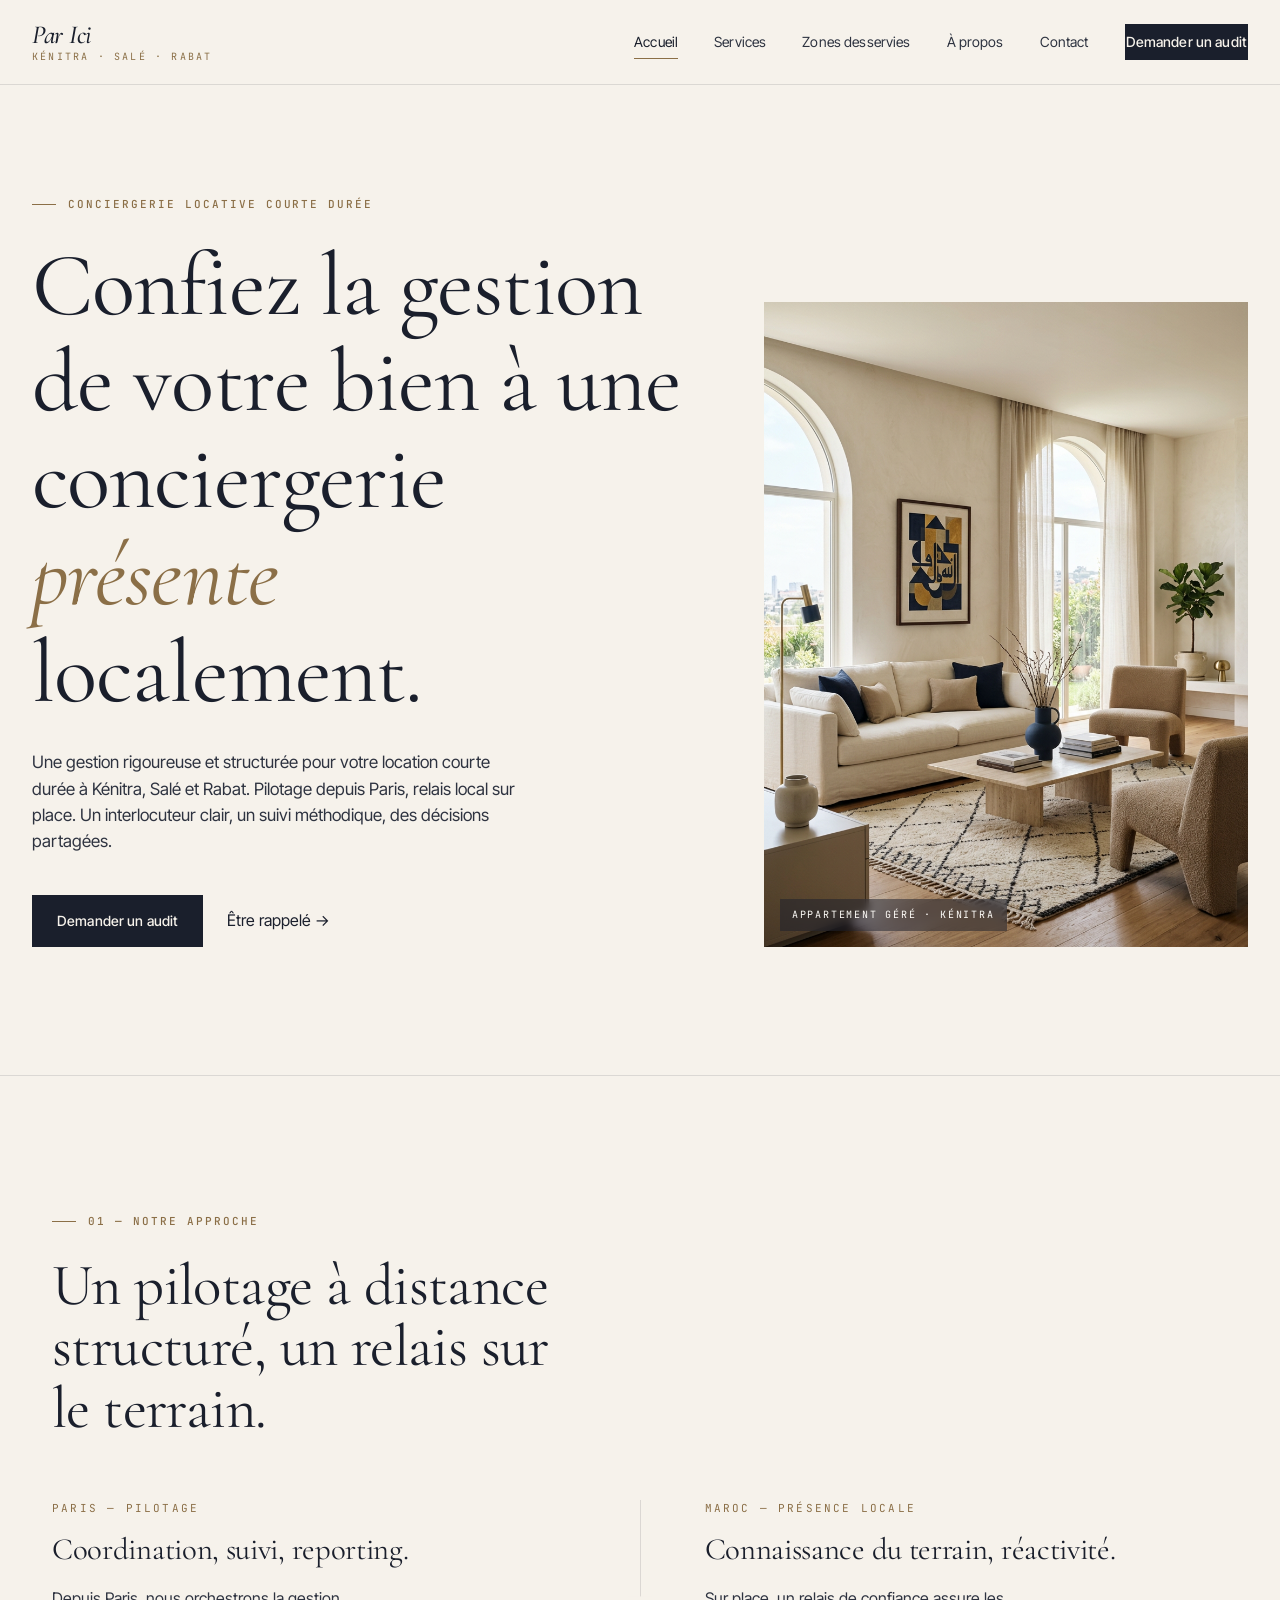
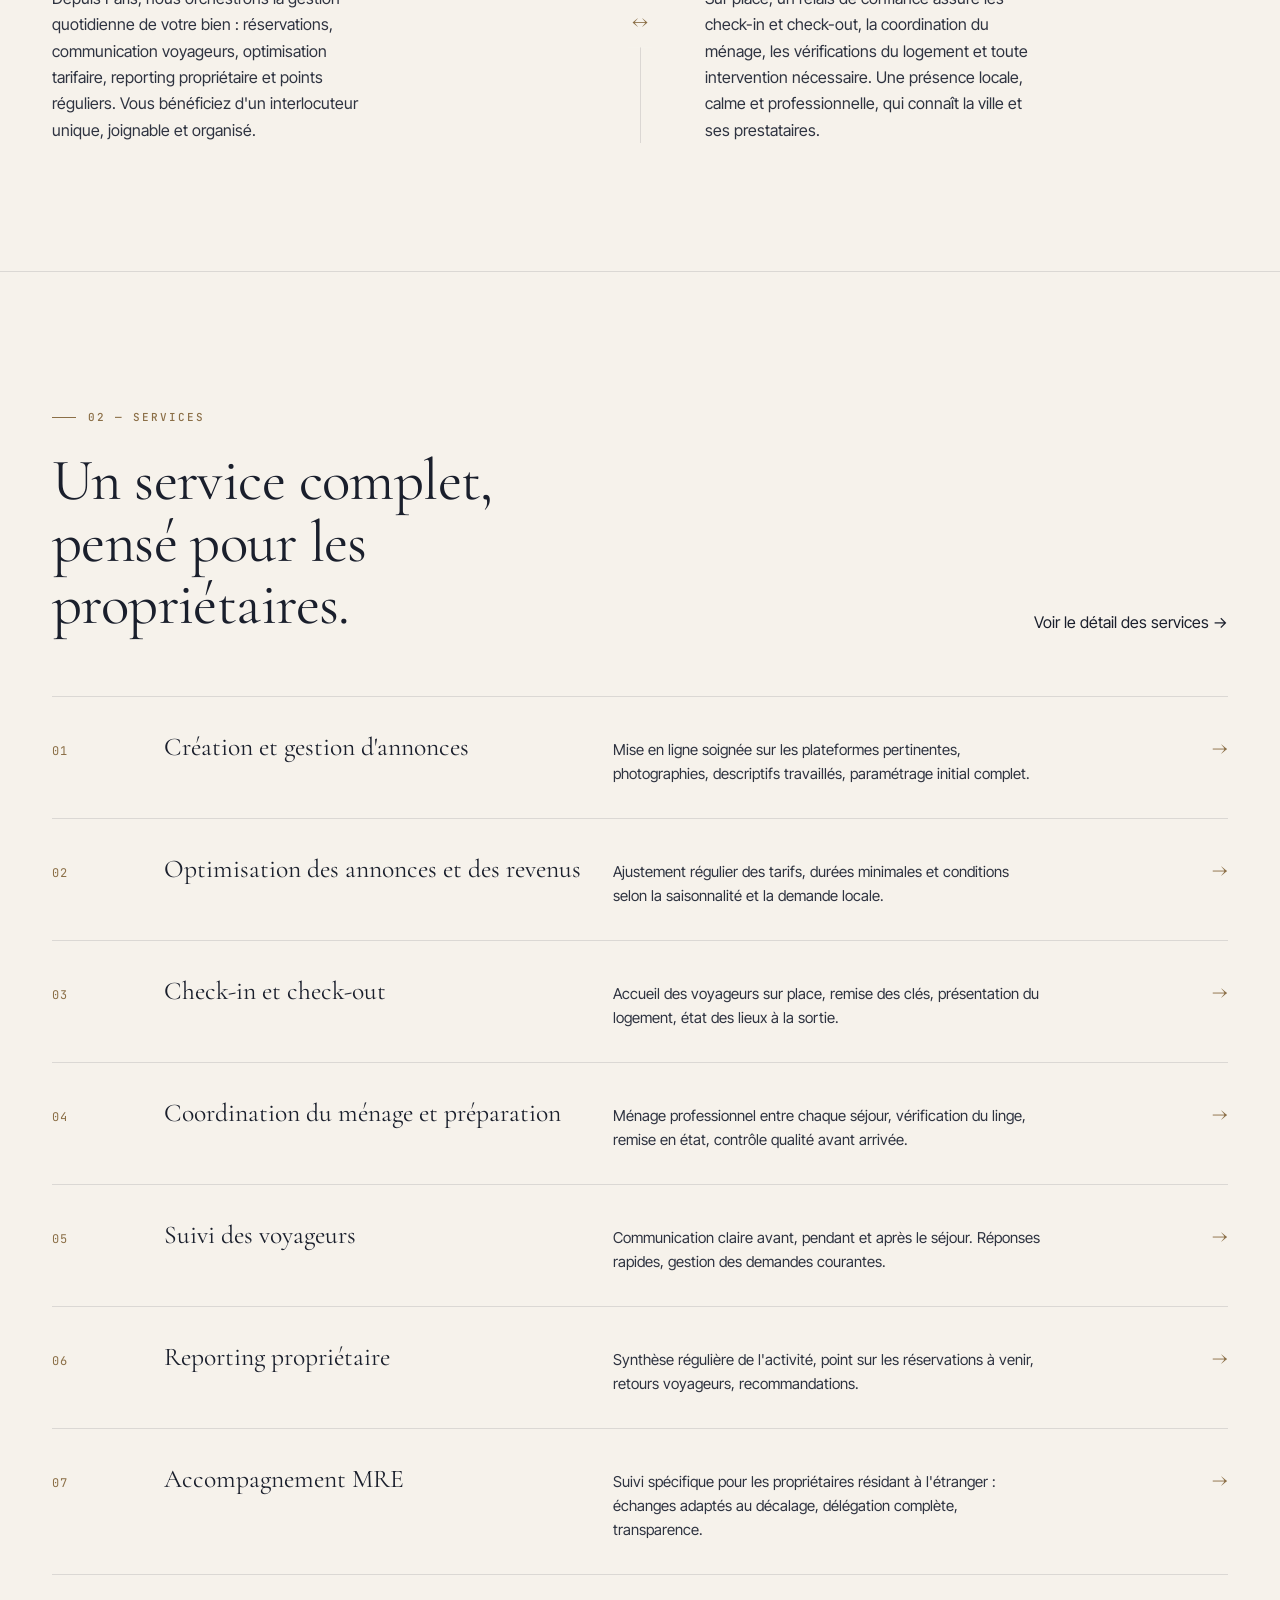
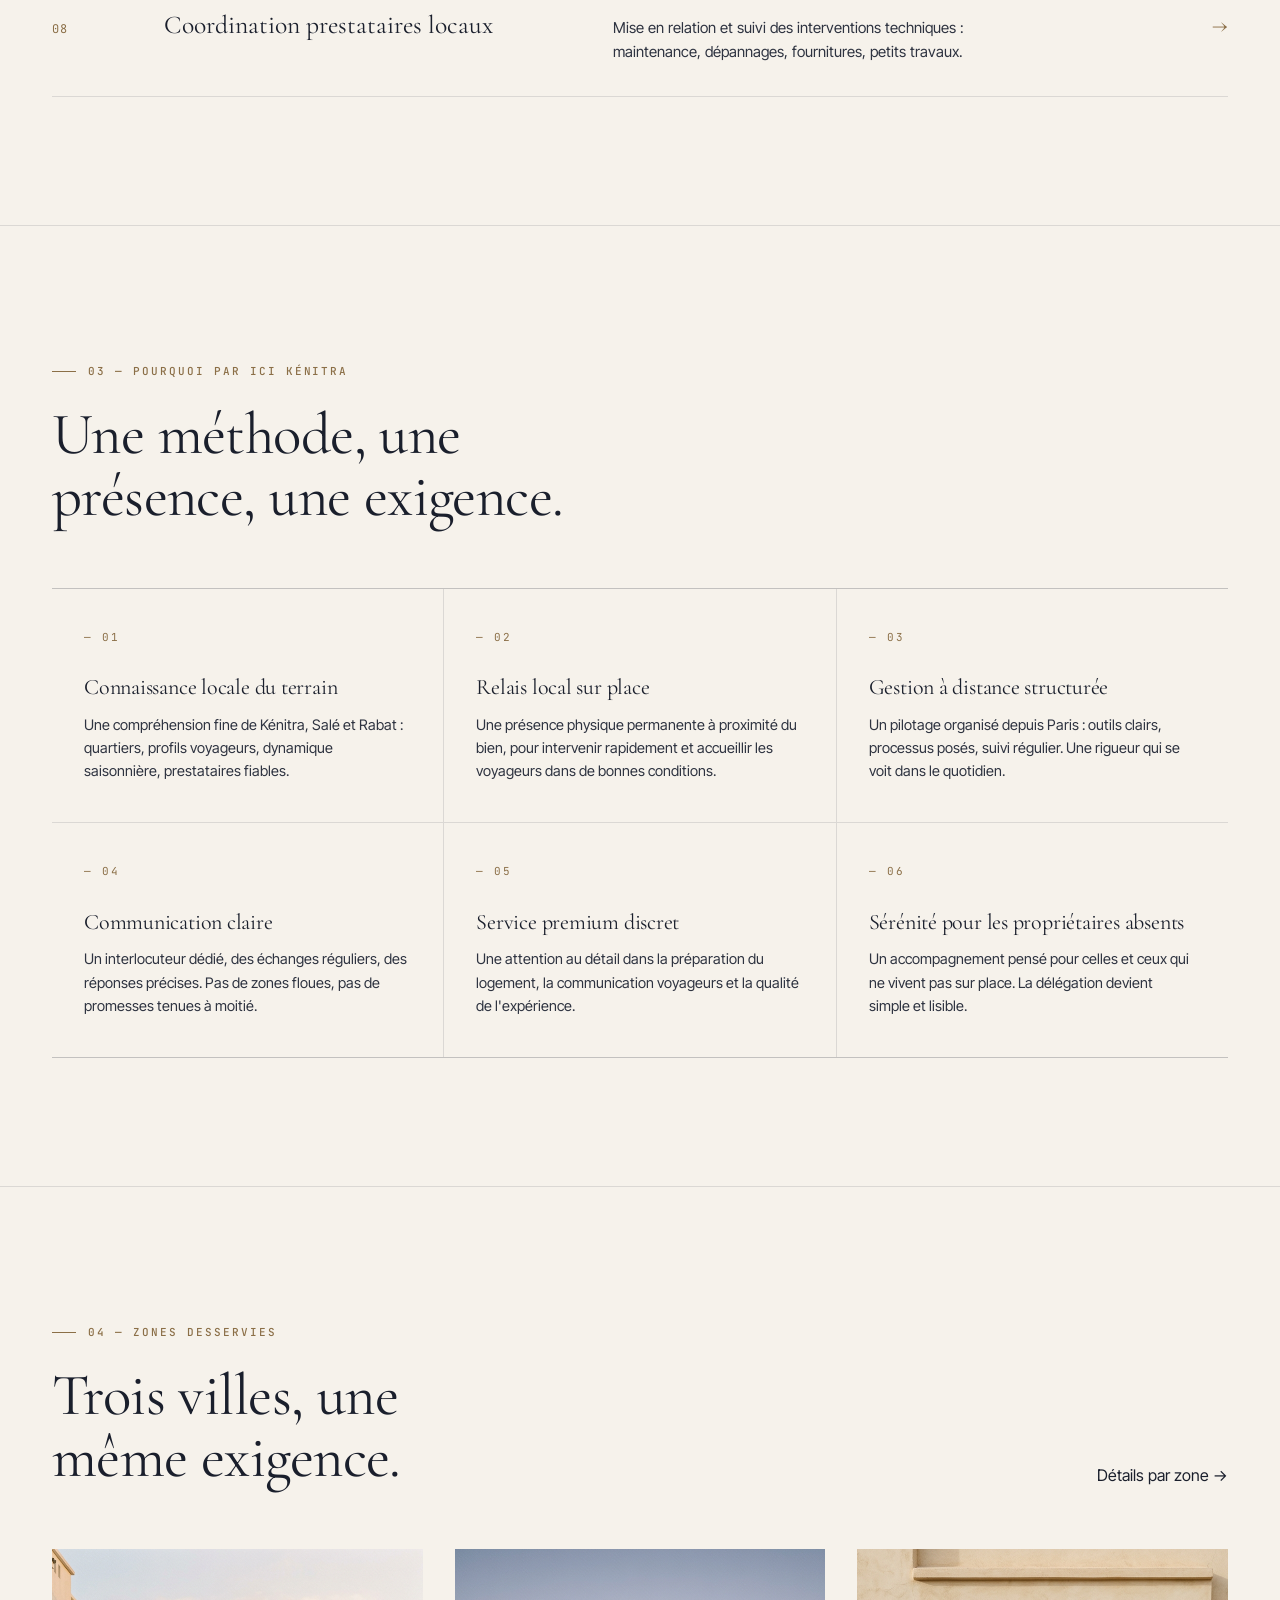
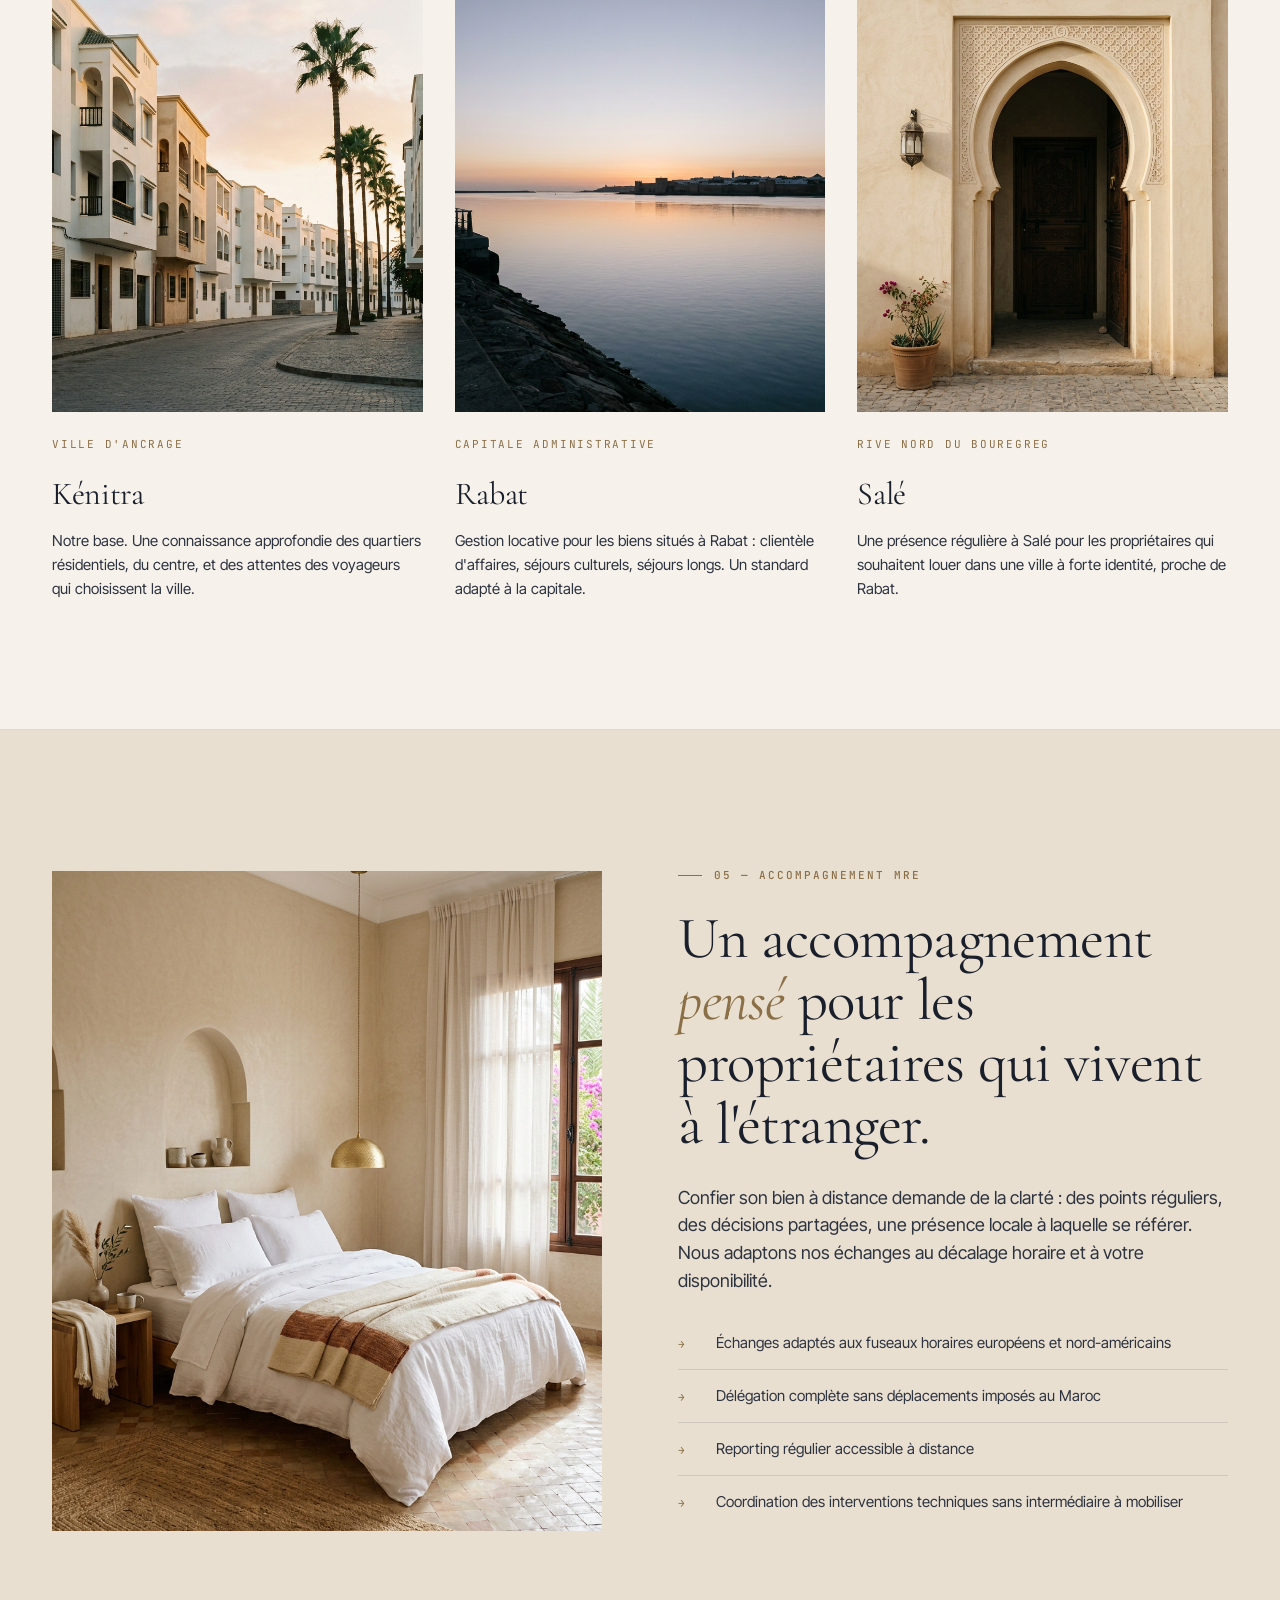
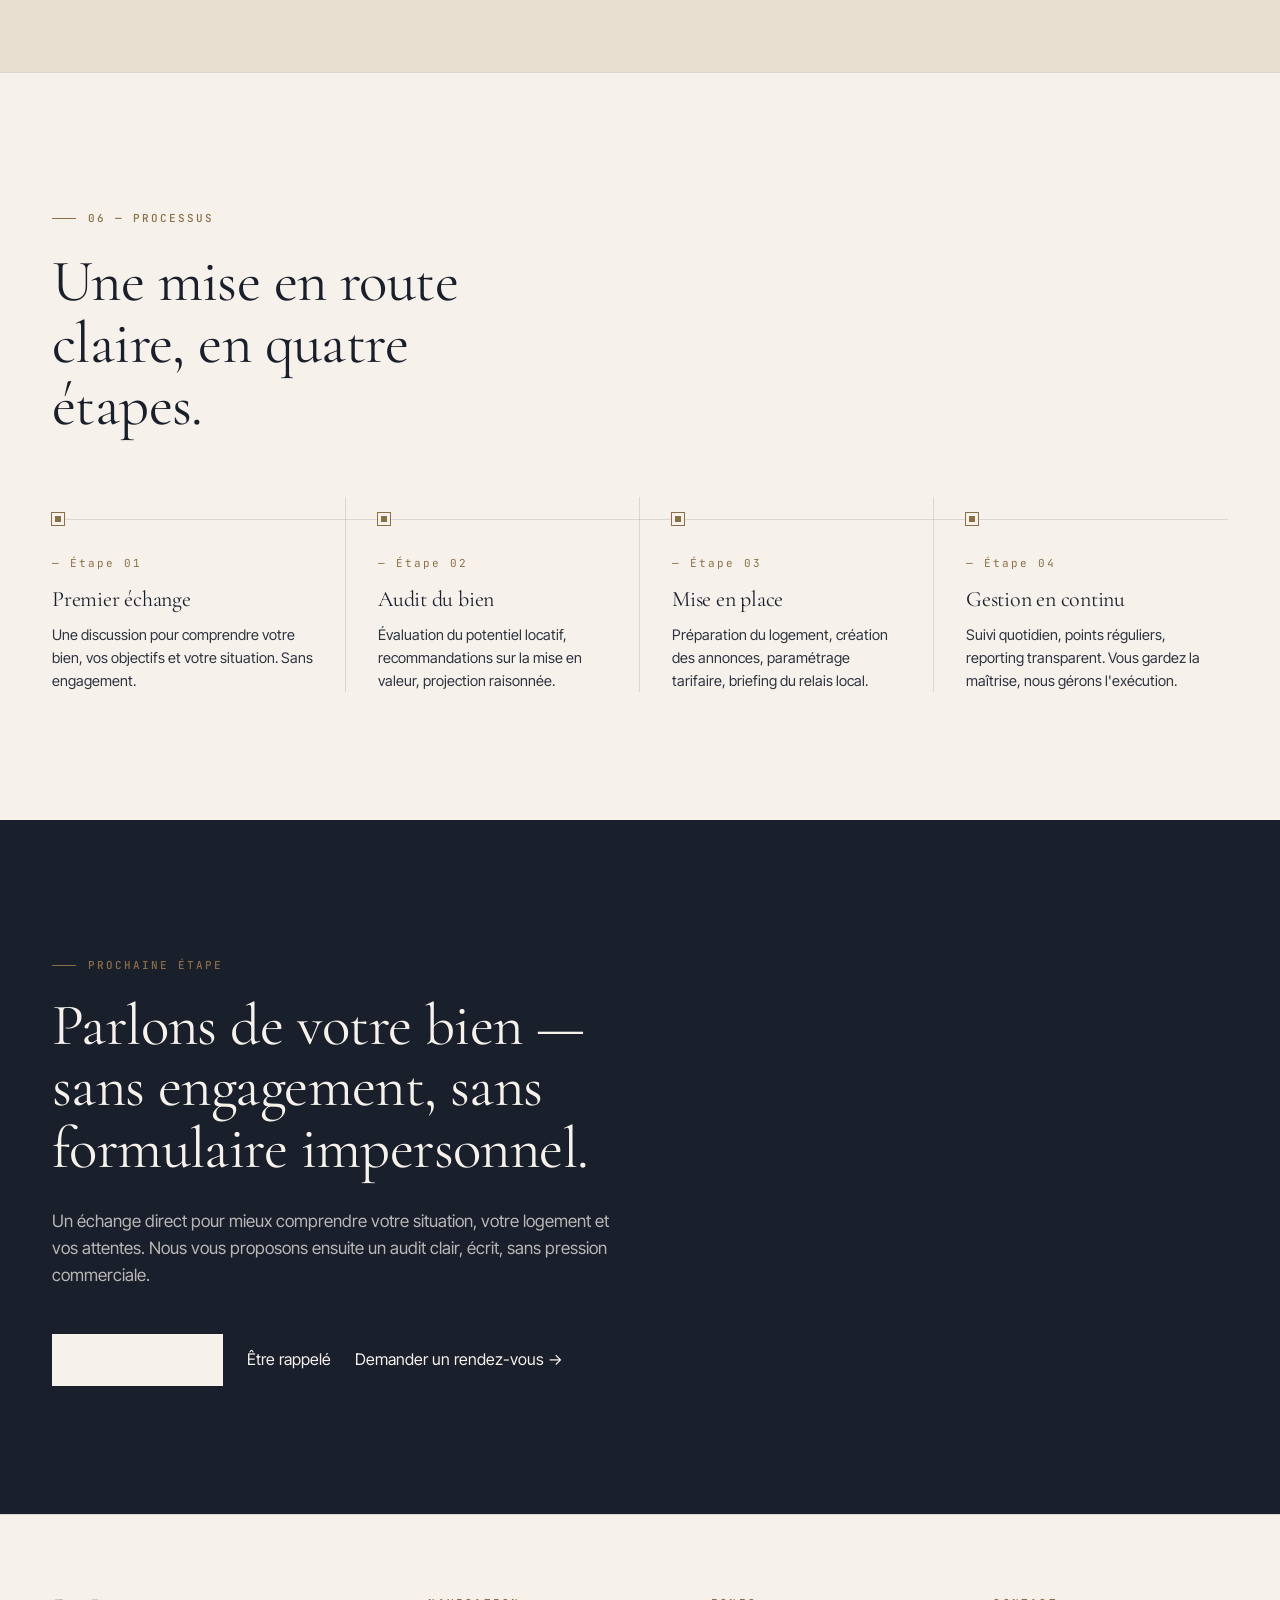
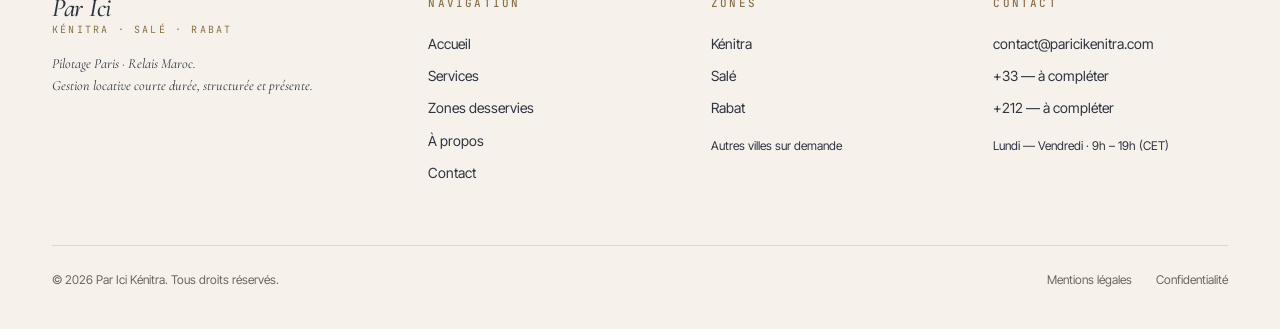
==== commit 8f503b12: "Update index.html" ====
--- a/index.html
+++ b/index.html
@@ -19,7 +19,15 @@
       <span class="lg-mark">Par Ici</span>
       <span class="lg-sub">Kénitra · Salé · Rabat</span>
     </a>
-    <nav class="nav-links" aria-label="Navigation principale">
+
+    <button class="menu-toggle"
+            aria-label="Ouvrir le menu"
+            aria-expanded="false"
+            aria-controls="main-nav">
+      <span></span>
+    </button>
+
+    <nav class="nav-links" id="main-nav" aria-label="Navigation principale">
       <a href="index.html" class="active">Accueil</a>
       <a href="services.html">Services</a>
       <a href="zones.html">Zones desservies</a>
@@ -27,7 +35,6 @@
       <a href="contact.html">Contact</a>
       <a href="contact.html" class="btn">Demander un audit</a>
     </nav>
-    <button class="menu-toggle" aria-label="Menu"><span></span></button>
   </div>
 </header>
 
--- a/assets/css/site.css
+++ b/assets/css/site.css
@@ -121,6 +121,7 @@
   -webkit-backdrop-filter: blur(10px);
   border-bottom: 1px solid var(--rule);
 }
+
 .nav {
   display: flex;
   align-items: center;
@@ -128,13 +129,16 @@
   padding: 22px var(--gutter);
   max-width: 1480px;
   margin: 0 auto;
-}
+  position: relative;
+}
+
 .logo {
   display: inline-flex;
   flex-direction: column;
   line-height: 1;
   color: var(--ink);
 }
+
 .logo .lg-mark {
   font-family: var(--serif);
   font-style: italic;
@@ -142,6 +146,7 @@
   font-weight: 500;
   letter-spacing: -0.01em;
 }
+
 .logo .lg-sub {
   font-family: var(--mono);
   font-size: 10px;
@@ -150,6 +155,7 @@
   color: var(--accent);
   margin-top: 4px;
 }
+
 .nav-links {
   display: flex;
   align-items: center;
@@ -157,18 +163,23 @@
   font-size: 14px;
   letter-spacing: 0.01em;
 }
+
 .nav-links a {
   color: var(--ink-soft);
   position: relative;
   padding: 6px 0;
   transition: color 180ms ease;
 }
+
 .nav-links a:hover { color: var(--ink); }
 .nav-links a.active { color: var(--ink); }
+
 .nav-links a.active::after {
   content: '';
   position: absolute;
-  bottom: 0; left: 0; right: 0;
+  bottom: 0;
+  left: 0;
+  right: 0;
   height: 1px;
   background: var(--accent);
 }
@@ -192,32 +203,12 @@
   white-space: nowrap;
   text-decoration: none;
 }
-.btn:hover { color: var(--ivory) !important; }
-.btn:hover { background: var(--accent); border-color: var(--accent); color: var(--white); }
-.btn-ghost {
-  background: transparent;
-  color: var(--ink);
-  border: 1px solid var(--ink);
-}
-.btn-ghost:hover { background: var(--ink); color: var(--ivory); border-color: var(--ink); }
-.btn-link {
-  display: inline-flex;
-  align-items: center;
-  gap: 10px;
-  font-size: 14px;
-  font-weight: 500;
-  letter-spacing: 0.02em;
-  color: var(--ink);
-  padding: 6px 0;
-  border-bottom: 1px solid var(--ink);
-  transition: color 180ms ease, border-color 180ms ease;
-}
-.btn-link:hover { color: var(--accent); border-color: var(--accent); }
-.btn-link .arrow {
-  display: inline-block;
-  transition: transform 220ms ease;
-}
-.btn-link:hover .arrow { transform: translateX(4px); }
+
+.btn:hover {
+  background: var(--accent);
+  border-color: var(--accent);
+  color: var(--white);
+}
 
 .menu-toggle {
   display: none;
@@ -225,7 +216,9 @@
   height: 32px;
   align-items: center;
   justify-content: center;
-}
+  z-index: 1001;
+}
+
 .menu-toggle span {
   display: block;
   width: 22px;
@@ -233,16 +226,66 @@
   background: var(--ink);
   position: relative;
 }
+
 .menu-toggle span::before,
 .menu-toggle span::after {
   content: '';
   position: absolute;
-  left: 0; right: 0;
+  left: 0;
+  right: 0;
   height: 1px;
   background: var(--ink);
 }
+
 .menu-toggle span::before { top: -6px; }
 .menu-toggle span::after { top: 6px; }
+
+@media (max-width: 720px) {
+  :root { --gutter: 22px; }
+
+  .menu-toggle {
+    display: inline-flex;
+  }
+
+  .nav-links {
+    display: none;
+    position: absolute;
+    top: calc(100% + 12px);
+    left: var(--gutter);
+    right: var(--gutter);
+    flex-direction: column;
+    gap: 14px;
+    padding: 18px;
+    background: var(--ivory);
+    border: 1px solid var(--rule);
+    box-shadow: 0 12px 30px rgba(0, 0, 0, 0.12);
+    z-index: 1000;
+  }
+
+  .nav-links.is-open {
+    display: flex;
+  }
+
+  .nav-links .btn {
+    width: 100%;
+  }
+
+  .hero { padding-top: 40px; }
+  .service-row {
+    grid-template-columns: 60px 1fr;
+    gap: 16px 20px;
+  }
+  .service-row .s-desc {
+    grid-column: 1 / -1;
+    padding-left: 80px;
+    margin-top: -4px;
+  }
+  .service-row .s-arrow { display: none; }
+  .why-grid { grid-template-columns: 1fr; }
+  .foot-grid { grid-template-columns: 1fr; gap: 32px; }
+  .form-grid { grid-template-columns: 1fr; }
+  .foot-bottom { flex-direction: column; align-items: flex-start; }
+}
 
 /* --- Hero --- */
 .hero {
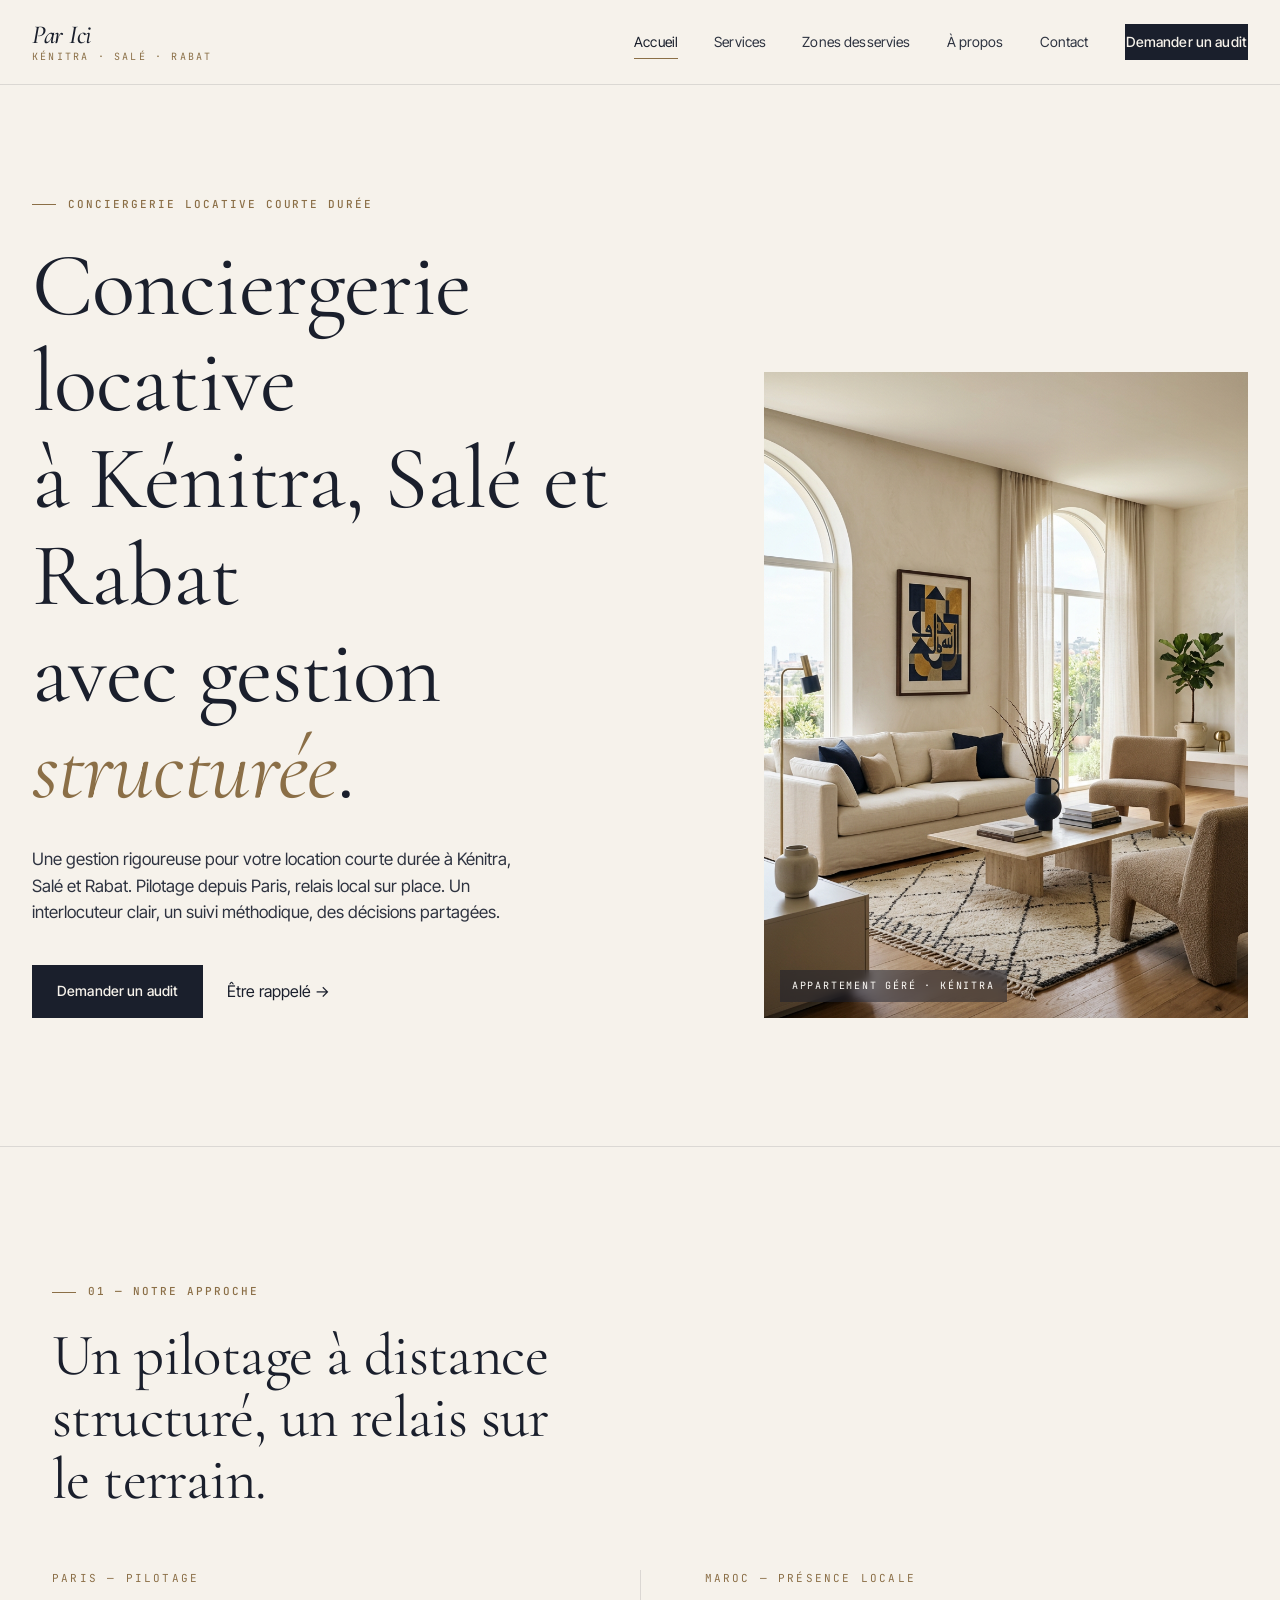
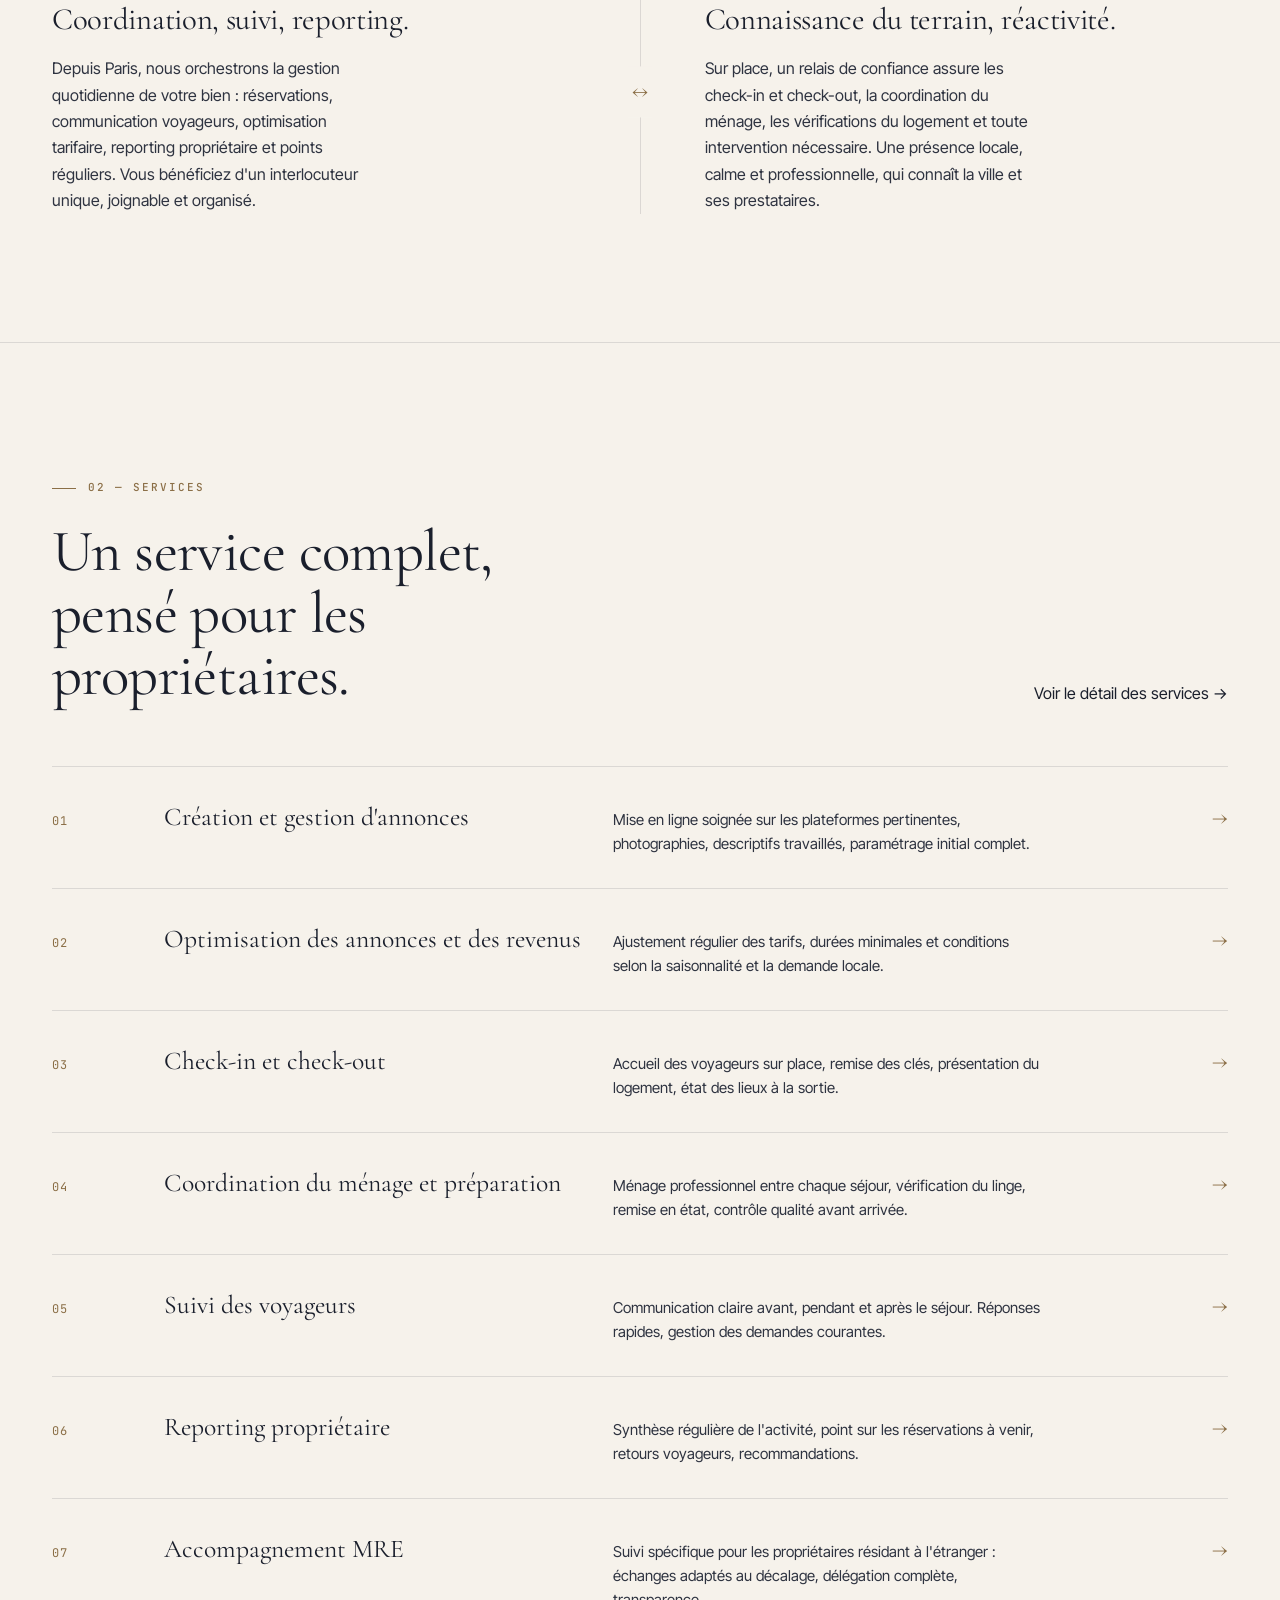
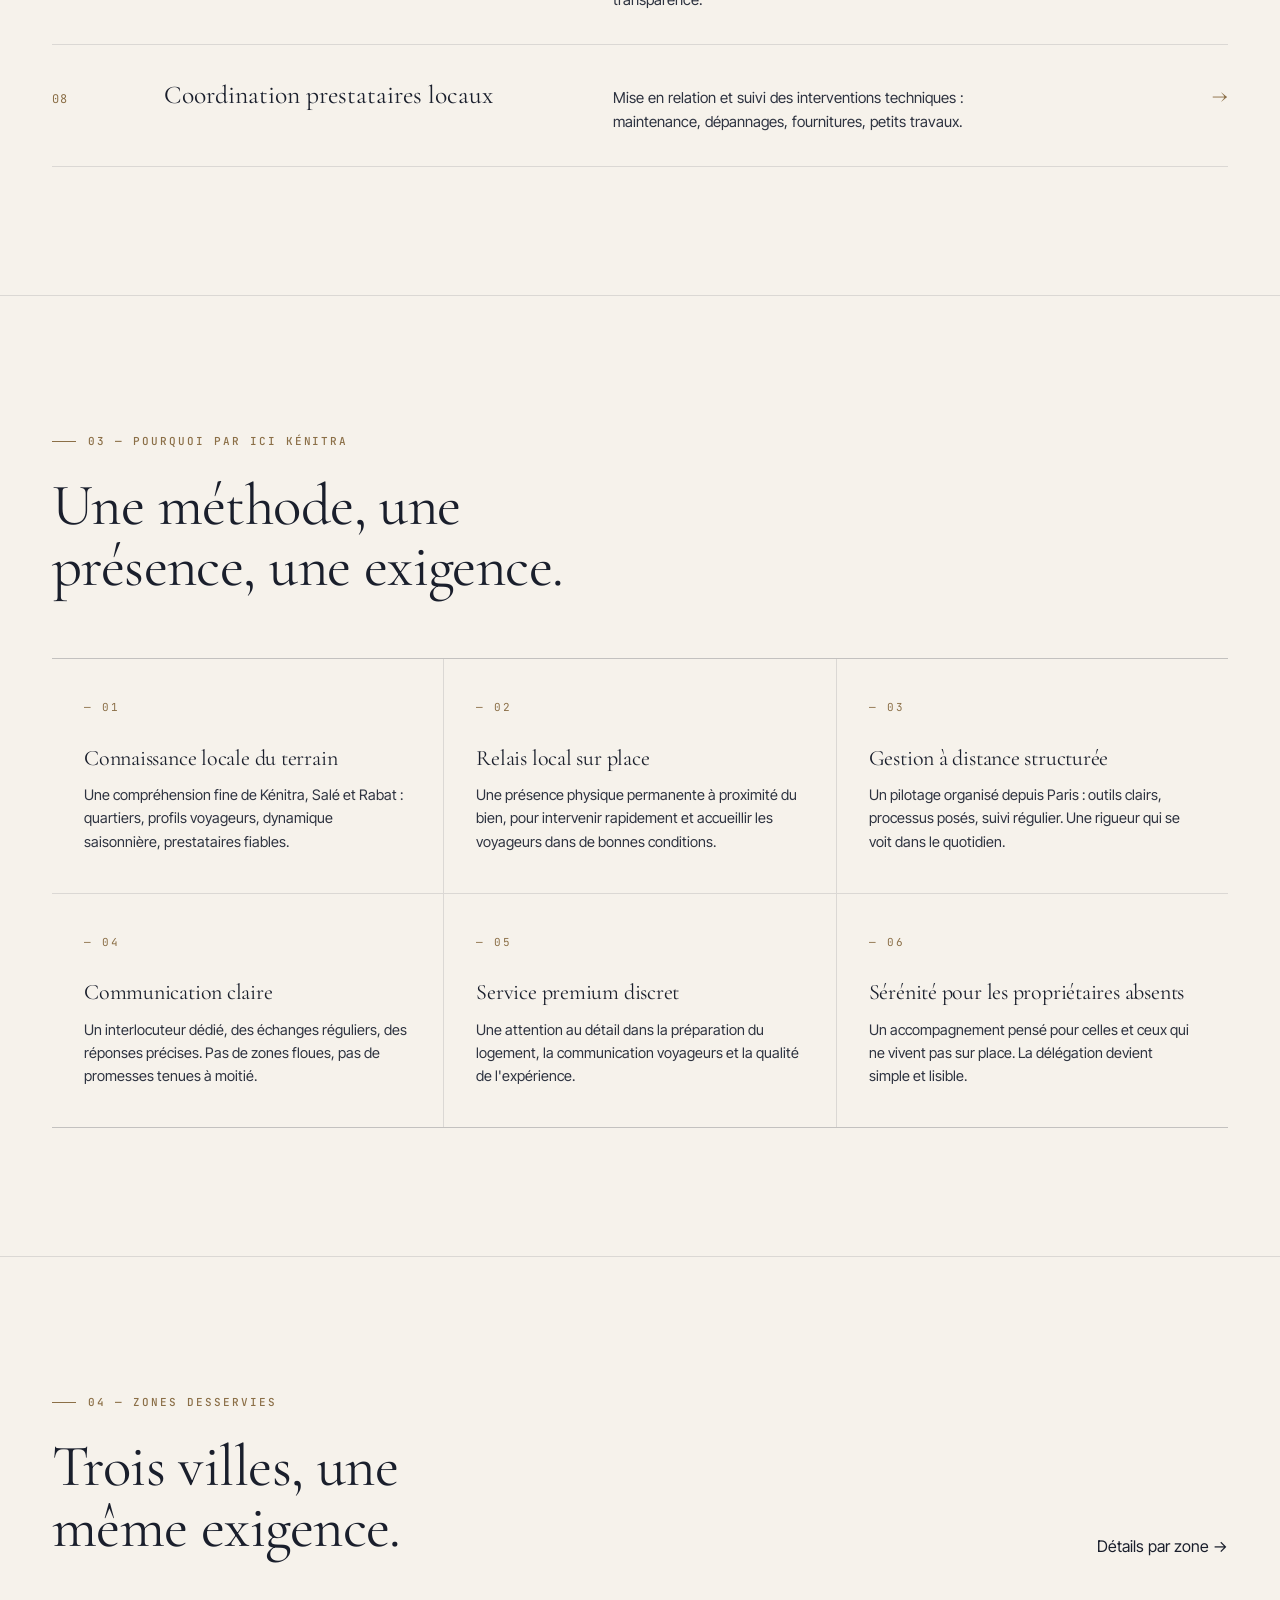
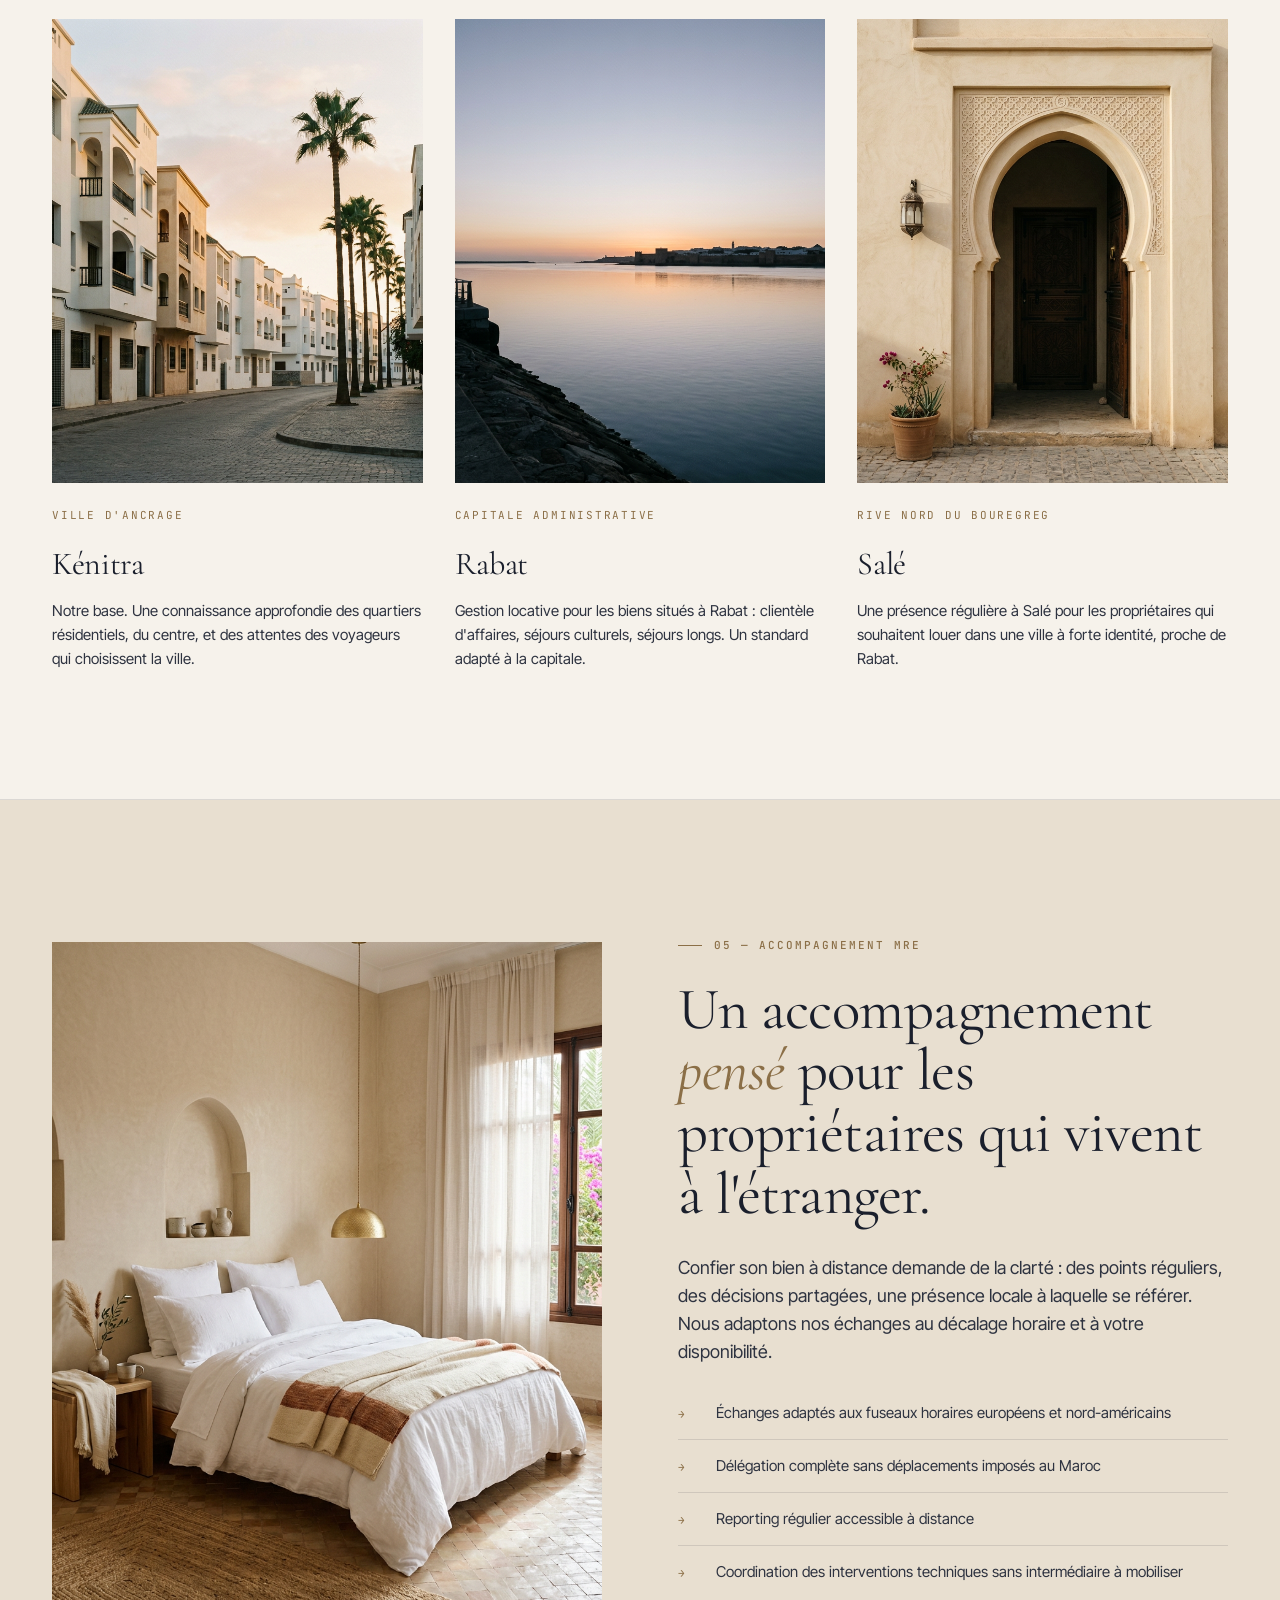
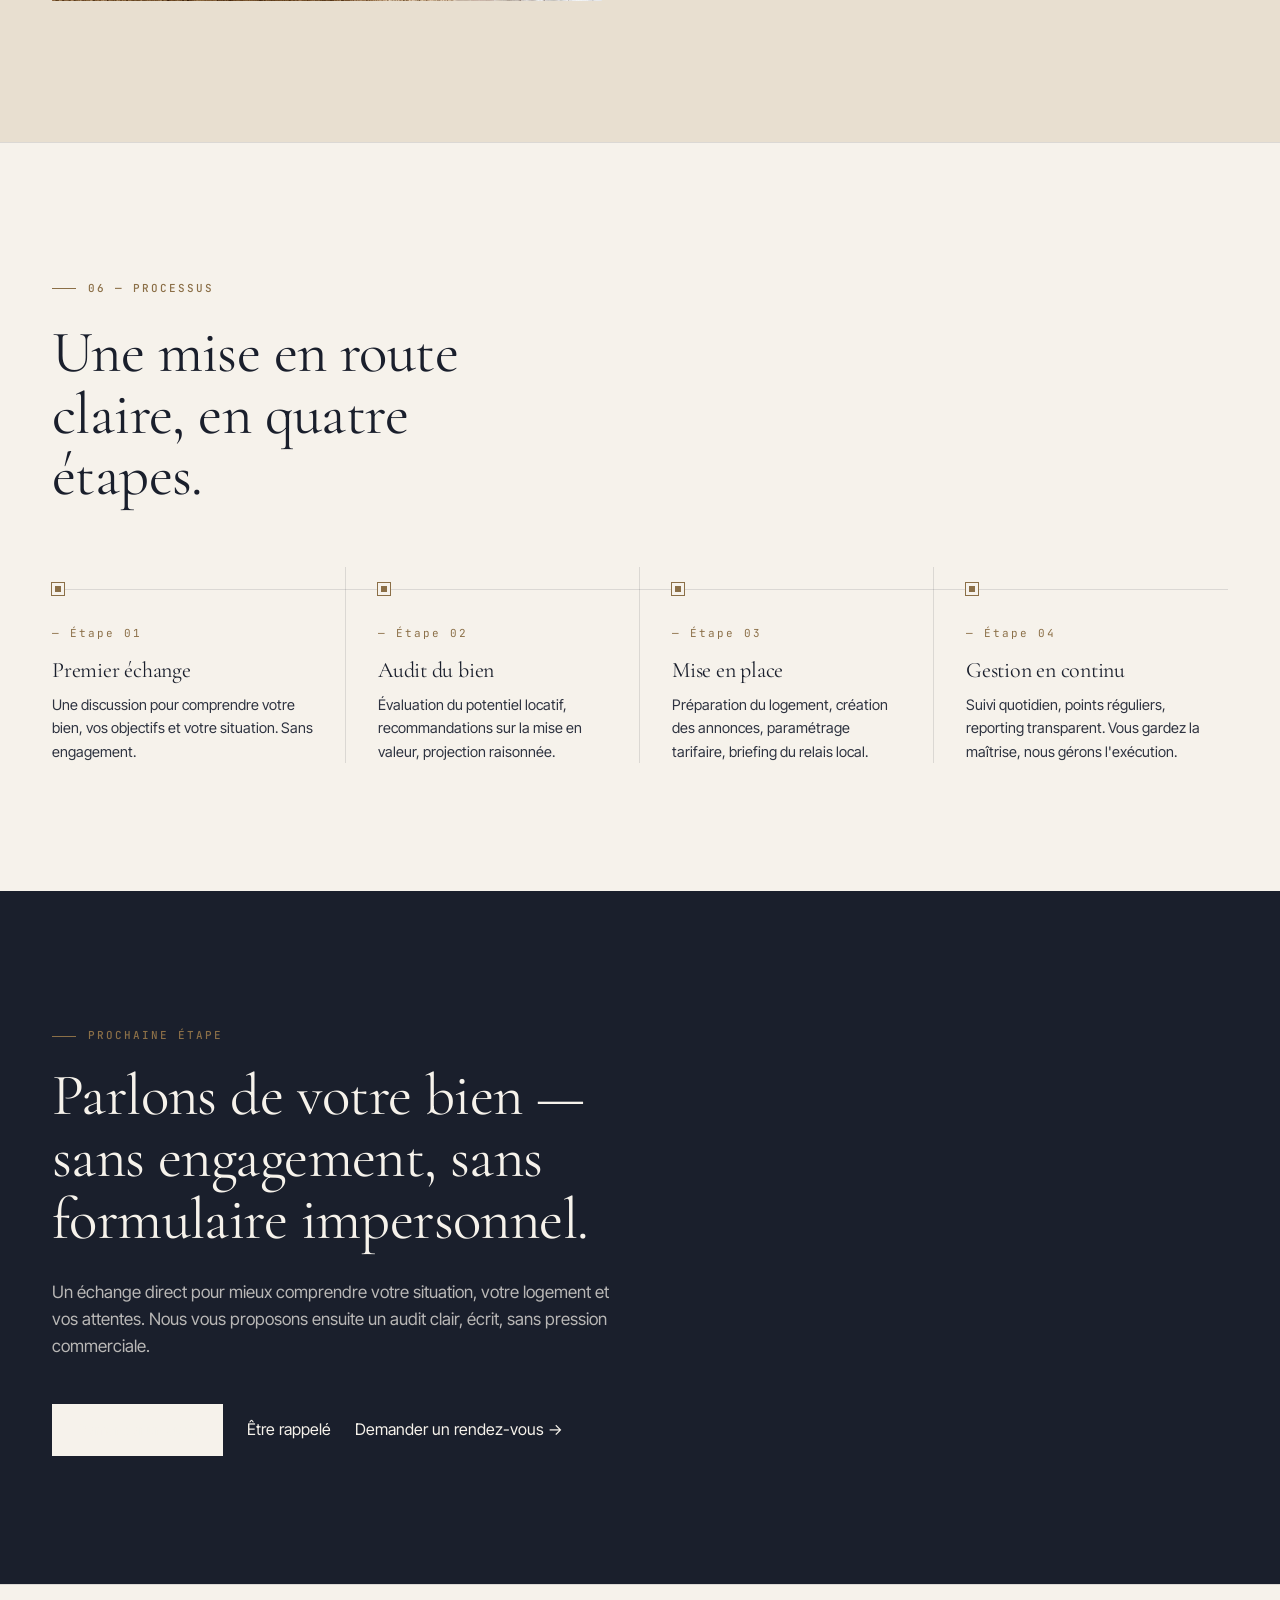
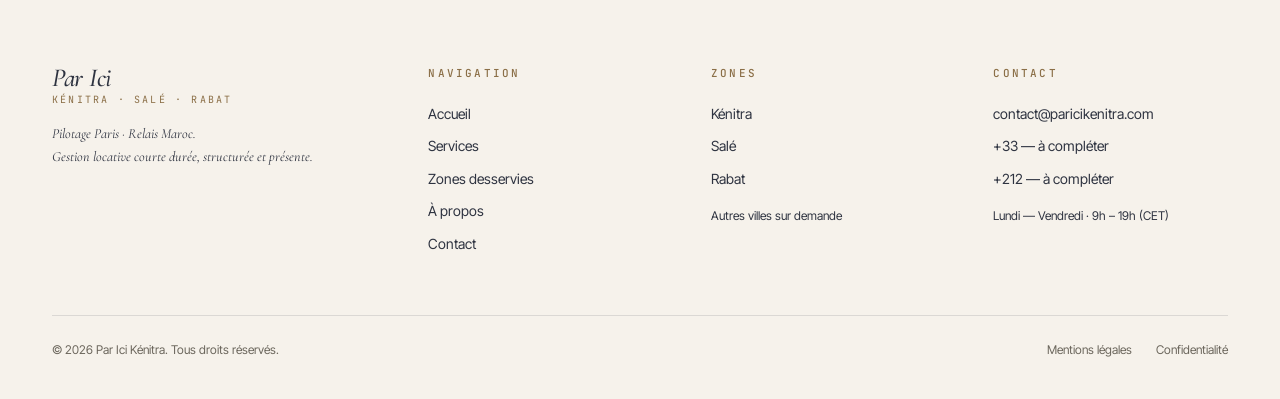
==== commit 1eb0be92: "Update index.html" ====
--- a/index.html
+++ b/index.html
@@ -3,12 +3,44 @@
 <head>
 <meta charset="utf-8" />
 <meta name="viewport" content="width=device-width, initial-scale=1" />
-<title>Par Ici Kénitra — Conciergerie locative courte durée à Kénitra, Salé et Rabat</title>
-<meta name="description" content="Conciergerie locative courte durée premium à Kénitra, Salé et Rabat. Gestion structurée pilotée depuis Paris avec relais local sur place. Accompagnement dédié aux propriétaires et aux MRE." />
+<title>Par Ici Kénitra — Conciergerie locative à Kénitra, Salé et Rabat</title>
+<meta name="description" content="Conciergerie locative courte durée à Kénitra, Salé et Rabat. Gestion structurée depuis Paris avec relais local sur place. Pour propriétaires et MRE." />
+<link rel="canonical" href="https://paricikenitra.com/" />
+
+<meta property="og:type" content="website" />
+<meta property="og:locale" content="fr_FR" />
+<meta property="og:site_name" content="Par Ici Kénitra" />
+<meta property="og:title" content="Par Ici Kénitra — Conciergerie locative à Kénitra, Salé et Rabat" />
+<meta property="og:description" content="Conciergerie locative courte durée à Kénitra, Salé et Rabat. Gestion structurée depuis Paris avec relais local sur place." />
+<meta property="og:url" content="https://paricikenitra.com/" />
+<meta property="og:image" content="https://paricikenitra.com/assets/img/hero-interior.jpg" />
+
+<meta name="twitter:card" content="summary_large_image" />
+<meta name="twitter:title" content="Par Ici Kénitra — Conciergerie locative à Kénitra, Salé et Rabat" />
+<meta name="twitter:description" content="Conciergerie locative courte durée à Kénitra, Salé et Rabat. Gestion structurée depuis Paris avec relais local sur place." />
+<meta name="twitter:image" content="https://paricikenitra.com/assets/img/hero-interior.jpg" />
+
 <link rel="preconnect" href="https://fonts.googleapis.com">
 <link rel="preconnect" href="https://fonts.gstatic.com" crossorigin>
 <link href="https://fonts.googleapis.com/css2?family=Cormorant+Garamond:ital,wght@0,400;0,500;1,400;1,500&family=Inter+Tight:wght@400;500;600&family=JetBrains+Mono:wght@400;500&display=swap" rel="stylesheet">
 <link rel="stylesheet" href="assets/css/site.css" />
+
+<script type="application/ld+json">
+{
+  "@context": "https://schema.org",
+  "@type": "LocalBusiness",
+  "name": "Par Ici Kénitra",
+  "url": "https://paricikenitra.com/",
+  "image": "https://paricikenitra.com/assets/img/hero-interior.jpg",
+  "description": "Conciergerie locative courte durée à Kénitra, Salé et Rabat. Gestion structurée depuis Paris avec relais local sur place.",
+  "areaServed": [
+    { "@type": "Place", "name": "Kénitra" },
+    { "@type": "Place", "name": "Salé" },
+    { "@type": "Place", "name": "Rabat" }
+  ],
+  "email": "contact@paricikenitra.com"
+}
+</script>
 </head>
 <body>
 
@@ -45,13 +77,12 @@
       <div>
         <span class="eyebrow">Conciergerie locative courte durée</span>
         <h1>
-          Confiez la gestion<br>
-          de votre bien à une<br>
-          conciergerie <em>présente</em><br>
-          localement.
+          Conciergerie locative<br>
+          à Kénitra, Salé et Rabat<br>
+          avec gestion <em>structurée</em>.
         </h1>
         <p class="hero-lead">
-          Une gestion rigoureuse et structurée pour votre location courte durée à Kénitra, Salé et Rabat. Pilotage depuis Paris, relais local sur place. Un interlocuteur clair, un suivi méthodique, des décisions partagées.
+          Une gestion rigoureuse pour votre location courte durée à Kénitra, Salé et Rabat. Pilotage depuis Paris, relais local sur place. Un interlocuteur clair, un suivi méthodique, des décisions partagées.
         </p>
         <div class="hero-actions">
           <a href="contact.html" class="btn">Demander un audit</a>
@@ -59,7 +90,7 @@
         </div>
       </div>
       <div class="hero-img">
-        <img src="assets/img/hero-interior.jpg" alt="Intérieur contemporain d'un appartement haut de gamme à Kénitra" />
+        <img src="assets/img/hero-interior.jpg" alt="Intérieur contemporain d'un appartement haut de gamme à Kénitra" loading="eager" fetchpriority="high" />
         <div class="hero-img-caption">Appartement géré · Kénitra</div>
       </div>
     </div>
@@ -79,7 +110,7 @@
       <div class="model-col">
         <div class="place">Paris — Pilotage</div>
         <h3>Coordination, suivi, reporting.</h3>
-        <p>Depuis Paris, nous orchestrons la gestion quotidienne de votre bien&nbsp;: réservations, communication voyageurs, optimisation tarifaire, reporting propriétaire et points réguliers. Vous bénéficiez d'un interlocuteur unique, joignable et organisé.</p>
+        <p>Depuis Paris, nous orchestrons la gestion quotidienne de votre bien : réservations, communication voyageurs, optimisation tarifaire, reporting propriétaire et points réguliers. Vous bénéficiez d'un interlocuteur unique, joignable et organisé.</p>
       </div>
       <div class="model-divider" aria-hidden="true"></div>
       <div class="model-col">
@@ -144,13 +175,13 @@
       <div class="service-row">
         <div class="s-num">07</div>
         <div class="s-title">Accompagnement MRE</div>
-        <div class="s-desc">Suivi spécifique pour les propriétaires résidant à l'étranger&nbsp;: échanges adaptés au décalage, délégation complète, transparence.</div>
+        <div class="s-desc">Suivi spécifique pour les propriétaires résidant à l'étranger : échanges adaptés au décalage, délégation complète, transparence.</div>
         <div class="s-arrow">→</div>
       </div>
       <div class="service-row">
         <div class="s-num">08</div>
         <div class="s-title">Coordination prestataires locaux</div>
-        <div class="s-desc">Mise en relation et suivi des interventions techniques&nbsp;: maintenance, dépannages, fournitures, petits travaux.</div>
+        <div class="s-desc">Mise en relation et suivi des interventions techniques : maintenance, dépannages, fournitures, petits travaux.</div>
         <div class="s-arrow">→</div>
       </div>
     </div>
@@ -171,7 +202,7 @@
       <div class="why-cell">
         <div class="why-num">— 01</div>
         <h4>Connaissance locale du terrain</h4>
-        <p>Une compréhension fine de Kénitra, Salé et Rabat&nbsp;: quartiers, profils voyageurs, dynamique saisonnière, prestataires fiables.</p>
+        <p>Une compréhension fine de Kénitra, Salé et Rabat : quartiers, profils voyageurs, dynamique saisonnière, prestataires fiables.</p>
       </div>
       <div class="why-cell">
         <div class="why-num">— 02</div>
@@ -181,7 +212,7 @@
       <div class="why-cell">
         <div class="why-num">— 03</div>
         <h4>Gestion à distance structurée</h4>
-        <p>Un pilotage organisé depuis Paris&nbsp;: outils clairs, processus posés, suivi régulier. Une rigueur qui se voit dans le quotidien.</p>
+        <p>Un pilotage organisé depuis Paris : outils clairs, processus posés, suivi régulier. Une rigueur qui se voit dans le quotidien.</p>
       </div>
       <div class="why-cell">
         <div class="why-num">— 04</div>
@@ -218,7 +249,7 @@
     <div class="zones-grid">
       <div class="zone-card">
         <div class="zone-img">
-          <img src="assets/img/city-kenitra.jpg" alt="Rue résidentielle à Kénitra, architecture moderne" />
+          <img src="assets/img/city-kenitra.jpg" alt="Rue résidentielle à Kénitra, architecture moderne" loading="lazy" />
         </div>
         <div class="zone-meta">Ville d'ancrage</div>
         <div class="zone-name">Kénitra</div>
@@ -226,15 +257,15 @@
       </div>
       <div class="zone-card">
         <div class="zone-img">
-          <img src="assets/img/rabat-waterfront.jpg" alt="Rive du Bouregreg, Rabat, à la lumière du soir" />
+          <img src="assets/img/rabat-waterfront.jpg" alt="Rive du Bouregreg, Rabat, à la lumière du soir" loading="lazy" />
         </div>
         <div class="zone-meta">Capitale administrative</div>
         <div class="zone-name">Rabat</div>
-        <p class="zone-desc">Gestion locative pour les biens situés à Rabat&nbsp;: clientèle d'affaires, séjours culturels, séjours longs. Un standard adapté à la capitale.</p>
+        <p class="zone-desc">Gestion locative pour les biens situés à Rabat : clientèle d'affaires, séjours culturels, séjours longs. Un standard adapté à la capitale.</p>
       </div>
       <div class="zone-card">
         <div class="zone-img">
-          <img src="assets/img/architecture-detail.jpg" alt="Détail architectural d'un bâtiment à Salé" />
+          <img src="assets/img/architecture-detail.jpg" alt="Détail architectural d'un bâtiment à Salé" loading="lazy" />
         </div>
         <div class="zone-meta">Rive nord du Bouregreg</div>
         <div class="zone-name">Salé</div>
@@ -251,13 +282,13 @@
   <div class="wrap">
     <div class="mre-inner">
       <div class="mre-img">
-        <img src="assets/img/bedroom.jpg" alt="Chambre épurée d'un logement géré par Par Ici Kénitra" />
+        <img src="assets/img/bedroom.jpg" alt="Chambre épurée d'un logement géré par Par Ici Kénitra" loading="lazy" />
       </div>
       <div class="mre-text">
         <span class="eyebrow">05 — Accompagnement MRE</span>
         <h2 style="margin-top: 24px;">Un accompagnement <em>pensé</em> pour les propriétaires qui vivent à l'étranger.</h2>
         <p class="lead" style="margin-top: 24px;">
-          Confier son bien à distance demande de la clarté&nbsp;: des points réguliers, des décisions partagées, une présence locale à laquelle se référer. Nous adaptons nos échanges au décalage horaire et à votre disponibilité.
+          Confier son bien à distance demande de la clarté : des points réguliers, des décisions partagées, une présence locale à laquelle se référer. Nous adaptons nos échanges au décalage horaire et à votre disponibilité.
         </p>
         <ul class="mre-points">
           <li><span class="check">→</span><span>Échanges adaptés aux fuseaux horaires européens et nord-américains</span></li>
@@ -359,8 +390,8 @@
         <h5>Contact</h5>
         <ul>
           <li><a href="mailto:contact@paricikenitra.com">contact@paricikenitra.com</a></li>
-          <li><a href="tel:">+33 — à compléter</a></li>
-          <li><a href="tel:">+212 — à compléter</a></li>
+          <li><a href="tel:+33XXXXXXXXX">+33 — à compléter</a></li>
+          <li><a href="tel:+212XXXXXXXXX">+212 — à compléter</a></li>
           <li class="muted" style="font-size:12px; margin-top:6px;">Lundi — Vendredi · 9h – 19h (CET)</li>
         </ul>
       </div>
